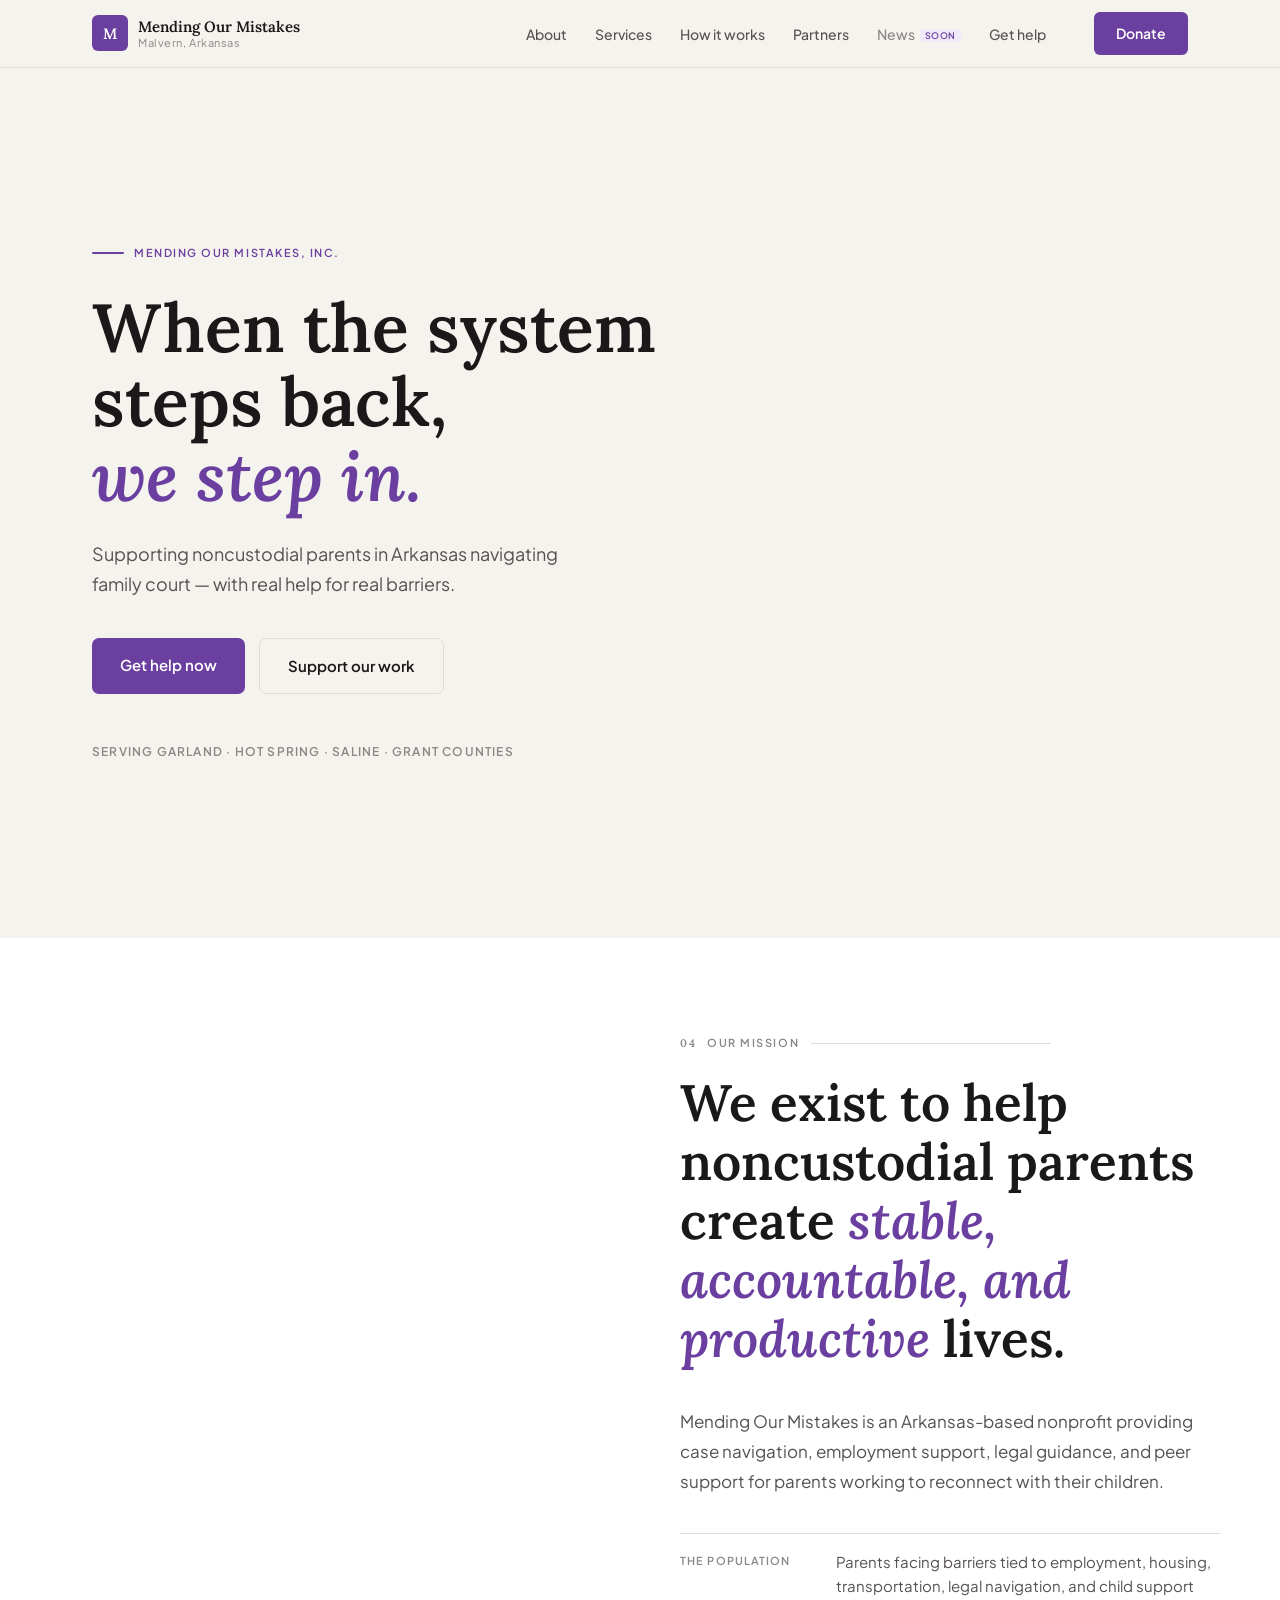
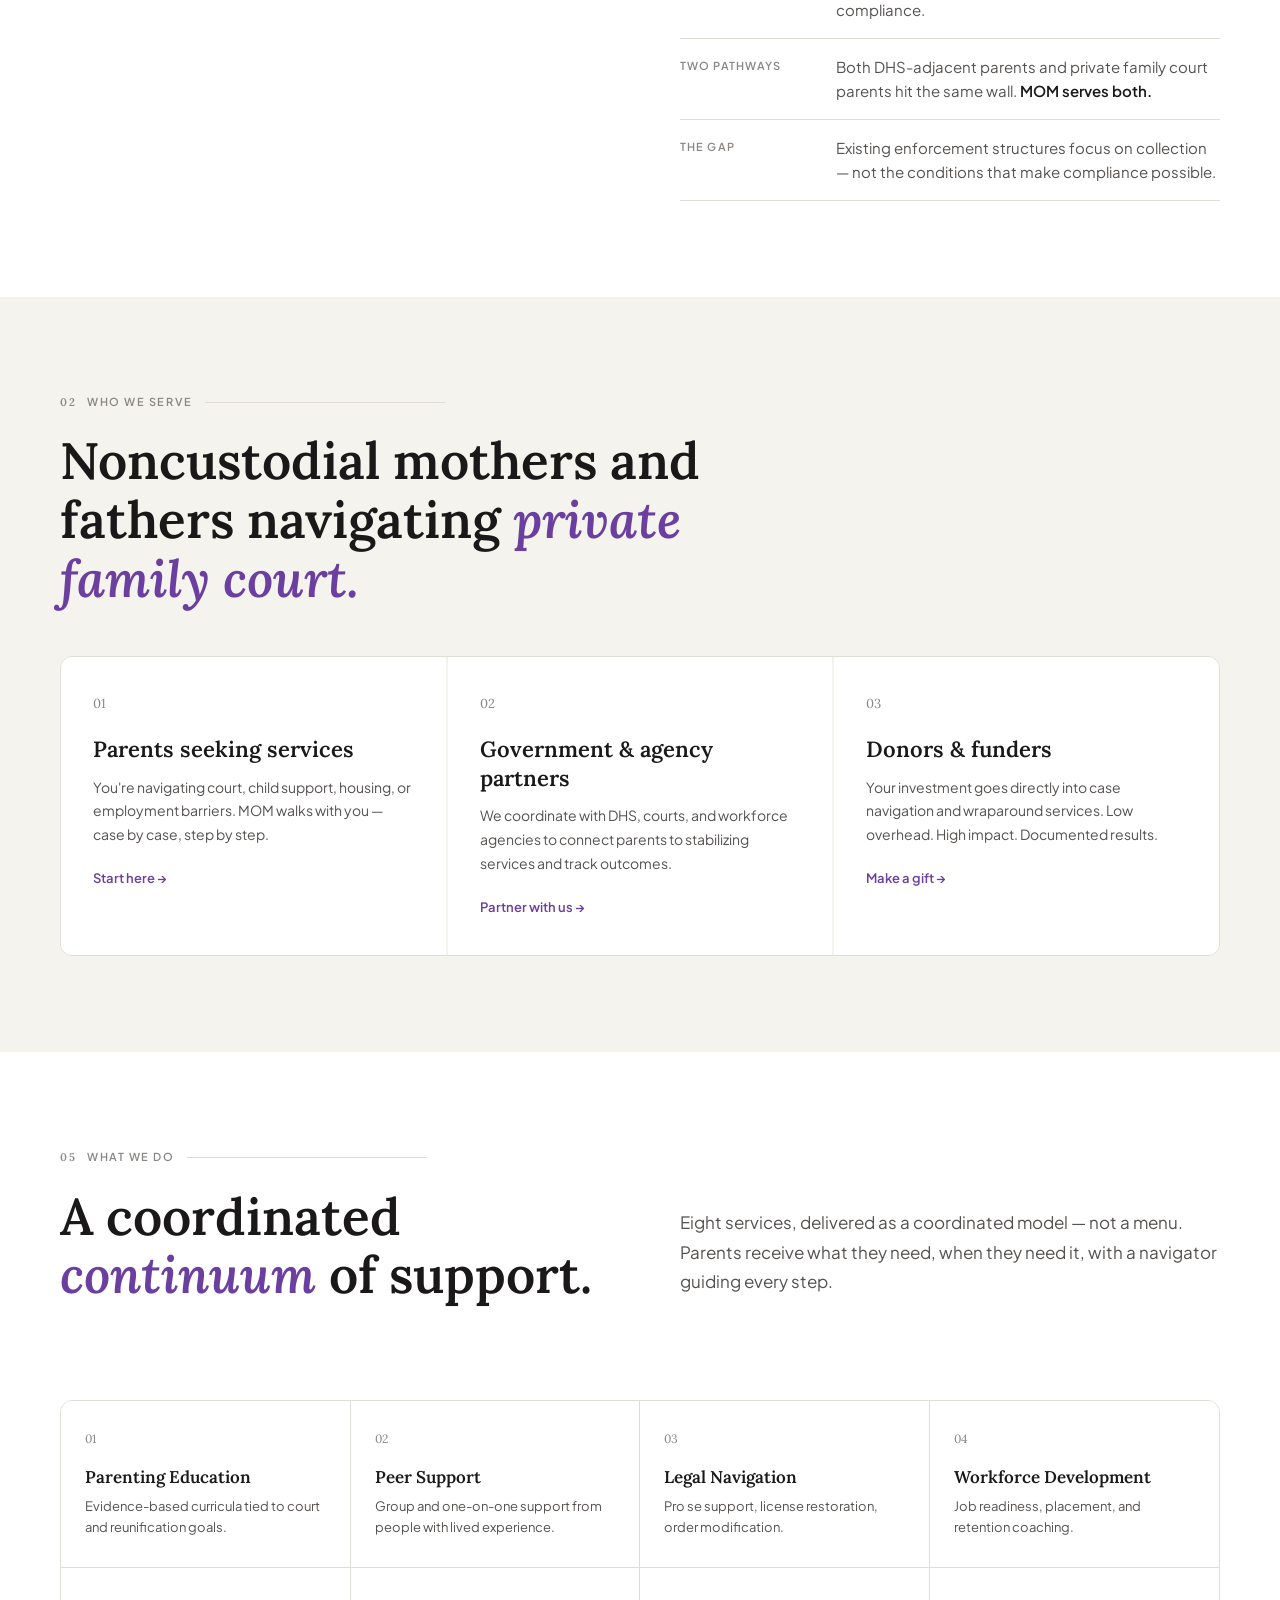
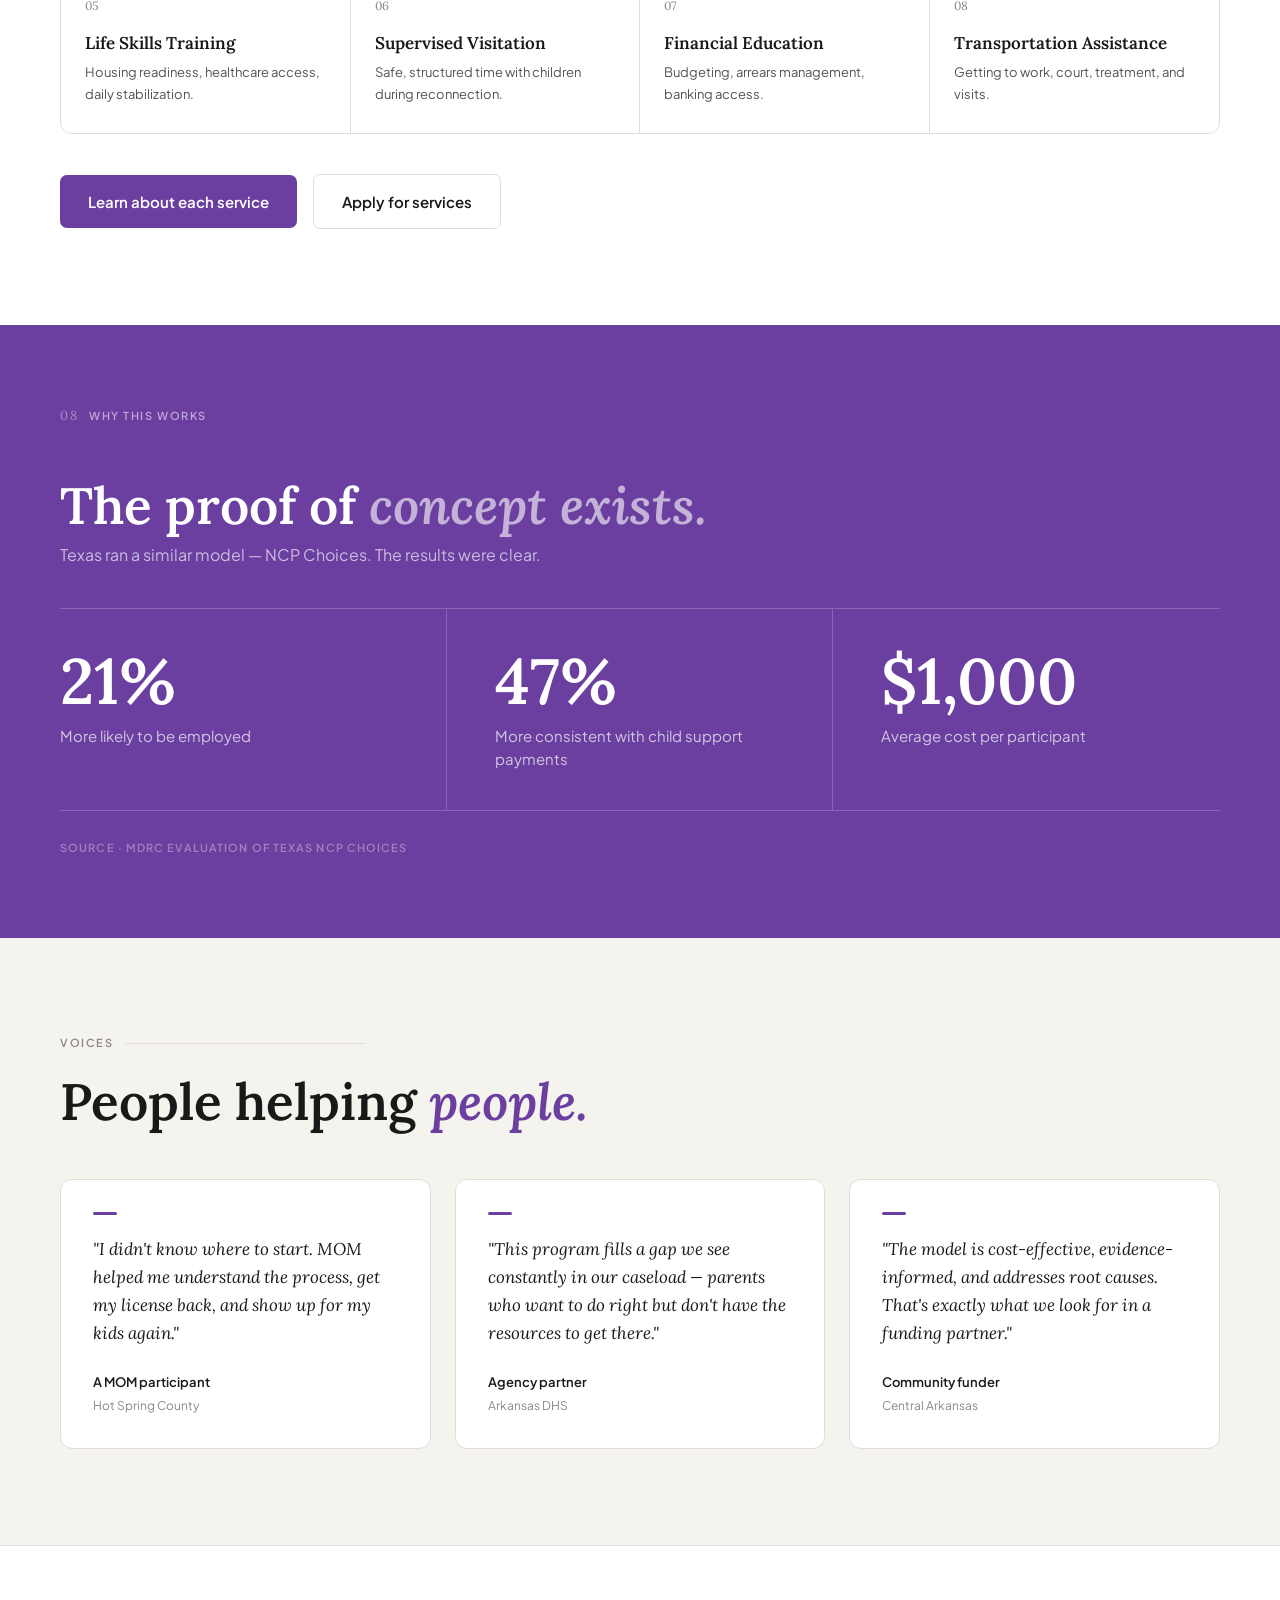
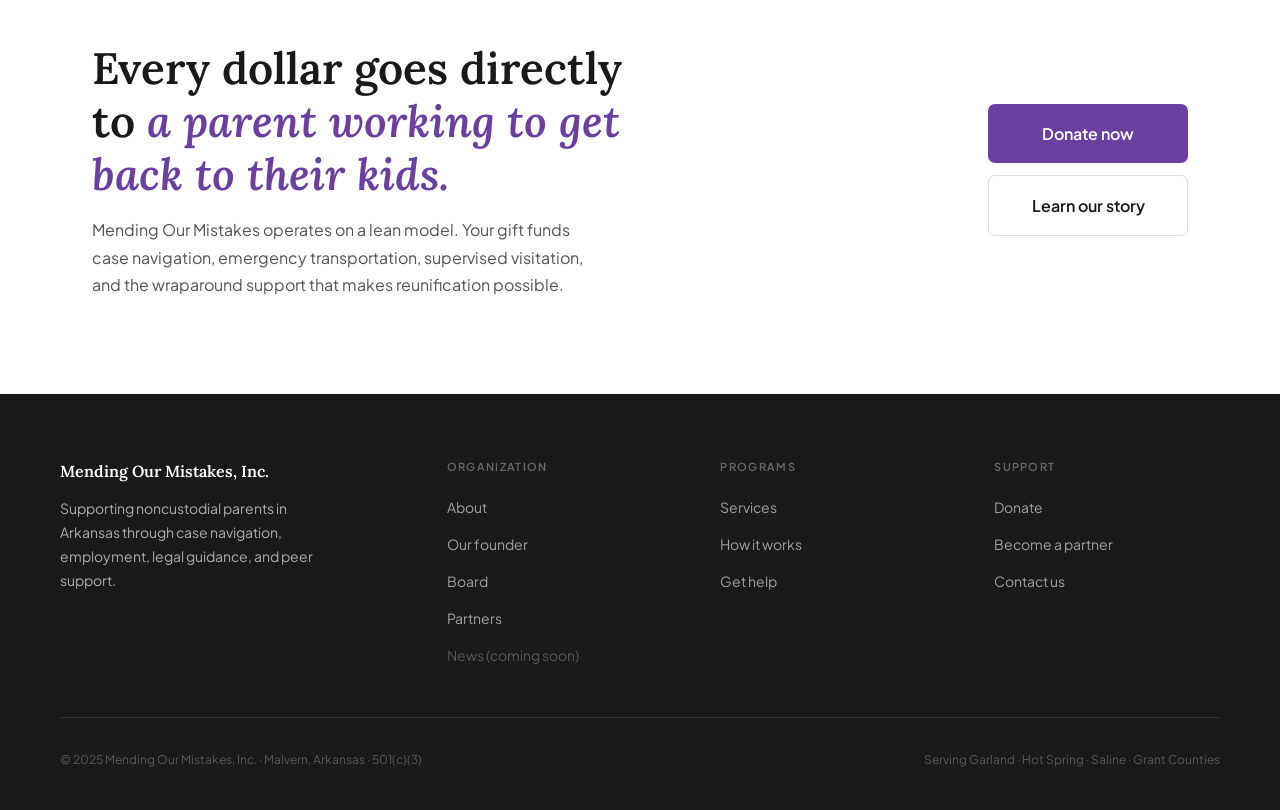
==== index.html @ 34b16a92 "Update index.html updating mobile nav styles and behavior" ====
<!DOCTYPE html>
<html lang="en">
<head>
  <meta charset="UTF-8">
  <meta name="viewport" content="width=device-width, initial-scale=1.0">
  <title>Mending Our Mistakes — Malvern, Arkansas</title>
  <meta name="description" content="Mending Our Mistakes supports noncustodial parents navigating family court in Arkansas with case navigation, employment support, legal guidance, and more.">
  <link rel="preconnect" href="https://fonts.googleapis.com">
  <link rel="preconnect" href="https://fonts.gstatic.com" crossorigin>
  <link href="https://fonts.googleapis.com/css2?family=Lora:ital,wght@0,400;0,600;1,400;1,600&family=Plus+Jakarta+Sans:wght@400;500;600&display=swap" rel="stylesheet">
  <link rel="stylesheet" href="style.css">
</head>
<body>

  <a href="#main-content" class="skip-link">Skip to main content</a>

  <div class="nav-overlay" id="navOverlay" aria-hidden="true"></div>

  <nav aria-label="Main navigation">
    <div class="nav-inner">
      <a href="index.html" class="nav-logo" aria-label="Mending Our Mistakes home">
        <div class="nav-logo-mark"><span>M</span></div>
        <div class="nav-logo-text">
          Mending Our Mistakes
          <small>Malvern, Arkansas</small>
        </div>
      </a>
      <ul class="nav-links" role="list">
        <li><a href="about.html">About</a></li>
        <li><a href="services.html">Services</a></li>
        <li><a href="how-it-works.html">How it works</a></li>
        <li><a href="partners.html">Partners</a></li>
        <li><span class="nav-coming">News</span></li>
        <li><a href="get-help.html">Get help</a></li>
      </ul>
      <a href="donate.html" class="btn-donate">Donate</a>
      <button class="nav-mobile-toggle" aria-label="Open menu" aria-expanded="false">
        <span></span><span></span><span></span>
      </button>
    </div>
  </nav>

  <section class="hero" aria-label="Hero">
    <div class="hero-media" aria-hidden="true">
      <video
        class="hero-video"
        autoplay
        muted
        loop
        playsinline
        poster="https://images.unsplash.com/photo-1591522810850-58128c5fb089?w=1600&q=80&auto=format&fit=crop"
      >
        <!-- Replace this source with your broll video file, e.g. video/hero.mp4 -->
        <!-- <source src="video/hero.mp4" type="video/mp4"> -->
      </video>
      <img
        class="hero-fallback"
        src="[data-uri]"
        alt=""
        aria-hidden="true"
      >
    </div>
    <div class="hero-overlay"></div>
    <div class="hero-inner">
      <div class="hero-eyebrow">
        <div class="hero-eyebrow-line"></div>
        <span>Mending Our Mistakes, Inc.</span>
      </div>
      <h1>When the system<br>steps back,<br><em>we step in.</em></h1>
      <p class="hero-sub">Supporting noncustodial parents in Arkansas navigating family court &mdash; with real help for real barriers.</p>
      <div class="hero-ctas">
        <a href="get-help.html" class="btn-primary">Get help now</a>
        <a href="donate.html" class="btn-outline">Support our work</a>
      </div>
      <p class="hero-location">Serving Garland &middot; Hot Spring &middot; Saline &middot; Grant Counties</p>
    </div>
    <button
      class="hero-video-toggle"
      id="videoToggle"
      aria-label="Pause background video"
      aria-pressed="false"
      title="Pause background video"
    >
      <svg class="icon-pause" width="14" height="14" viewBox="0 0 16 16" fill="currentColor" aria-hidden="true" focusable="false">
        <rect x="3" y="2" width="4" height="12" rx="1"/>
        <rect x="9" y="2" width="4" height="12" rx="1"/>
      </svg>
      <svg class="icon-play" width="14" height="14" viewBox="0 0 16 16" fill="currentColor" aria-hidden="true" focusable="false" style="display:none">
        <path d="M4 2.5a1 1 0 0 1 1.5-.87l8 5.5a1 1 0 0 1 0 1.74l-8 5.5A1 1 0 0 1 4 13.5v-11z"/>
      </svg>
    </button>
  </section>

  <section class="mission" id="main-content" aria-labelledby="mission-heading">
    <div class="section-inner">
      <div class="mission-layout">
        <div class="mission-image">
          <img
            src="[data-uri]"
            alt=""
            loading="lazy"
          >
        </div>
        <div class="mission-text">
          <div class="section-label">
            <span><span class="section-num">04</span>&nbsp;&nbsp;Our mission</span>
          </div>
          <h2 class="display" id="mission-heading">We exist to help noncustodial parents create <em>stable, accountable, and productive</em> lives.</h2>
          <p>Mending Our Mistakes is an Arkansas-based nonprofit providing case navigation, employment support, legal guidance, and peer support for parents working to reconnect with their children.</p>
          <dl class="mission-detail-list">
            <div class="mission-detail-item">
              <dt>The population</dt>
              <dd>Parents facing barriers tied to employment, housing, transportation, legal navigation, and child support compliance.</dd>
            </div>
            <div class="mission-detail-item">
              <dt>Two pathways</dt>
              <dd>Both DHS-adjacent parents and private family court parents hit the same wall. <strong>MOM serves both.</strong></dd>
            </div>
            <div class="mission-detail-item">
              <dt>The gap</dt>
              <dd>Existing enforcement structures focus on collection — not the conditions that make compliance possible.</dd>
            </div>
          </dl>
        </div>
      </div>
    </div>
  </section>

  <section class="serve" aria-labelledby="serve-heading">
    <div class="section-inner">
      <div class="section-label">
        <span><span class="section-num">02</span>&nbsp;&nbsp;Who we serve</span>
      </div>
      <h2 class="display" id="serve-heading">Noncustodial mothers and fathers navigating <em>private family court.</em></h2>
      <div class="serve-grid">
        <div class="serve-card">
          <div class="serve-card-num">01</div>
          <h3>Parents seeking services</h3>
          <p>You're navigating court, child support, housing, or employment barriers. MOM walks with you — case by case, step by step.</p>
          <a href="get-help.html" class="serve-link">Start here &rarr;</a>
        </div>
        <div class="serve-card">
          <div class="serve-card-num">02</div>
          <h3>Government &amp; agency partners</h3>
          <p>We coordinate with DHS, courts, and workforce agencies to connect parents to stabilizing services and track outcomes.</p>
          <a href="partners.html" class="serve-link">Partner with us &rarr;</a>
        </div>
        <div class="serve-card">
          <div class="serve-card-num">03</div>
          <h3>Donors &amp; funders</h3>
          <p>Your investment goes directly into case navigation and wraparound services. Low overhead. High impact. Documented results.</p>
          <a href="donate.html" class="serve-link">Make a gift &rarr;</a>
        </div>
      </div>
    </div>
  </section>

  <section class="services" aria-labelledby="services-heading">
    <div class="section-inner">
      <div class="services-intro">
        <div>
          <div class="section-label">
            <span><span class="section-num">05</span>&nbsp;&nbsp;What we do</span>
          </div>
          <h2 class="display" id="services-heading">A coordinated <em>continuum</em> of support.</h2>
        </div>
        <p class="services-desc">Eight services, delivered as a coordinated model — not a menu. Parents receive what they need, when they need it, with a navigator guiding every step.</p>
      </div>
      <div class="services-grid">
        <div class="service-card">
          <div class="service-num">01</div>
          <h3>Parenting Education</h3>
          <p>Evidence-based curricula tied to court and reunification goals.</p>
        </div>
        <div class="service-card">
          <div class="service-num">02</div>
          <h3>Peer Support</h3>
          <p>Group and one-on-one support from people with lived experience.</p>
        </div>
        <div class="service-card">
          <div class="service-num">03</div>
          <h3>Legal Navigation</h3>
          <p>Pro se support, license restoration, order modification.</p>
        </div>
        <div class="service-card">
          <div class="service-num">04</div>
          <h3>Workforce Development</h3>
          <p>Job readiness, placement, and retention coaching.</p>
        </div>
        <div class="service-card">
          <div class="service-num">05</div>
          <h3>Life Skills Training</h3>
          <p>Housing readiness, healthcare access, daily stabilization.</p>
        </div>
        <div class="service-card">
          <div class="service-num">06</div>
          <h3>Supervised Visitation</h3>
          <p>Safe, structured time with children during reconnection.</p>
        </div>
        <div class="service-card">
          <div class="service-num">07</div>
          <h3>Financial Education</h3>
          <p>Budgeting, arrears management, banking access.</p>
        </div>
        <div class="service-card">
          <div class="service-num">08</div>
          <h3>Transportation Assistance</h3>
          <p>Getting to work, court, treatment, and visits.</p>
        </div>
      </div>
      <div class="services-cta">
        <a href="services.html" class="btn-primary">Learn about each service</a>
        <a href="get-help.html" class="btn-outline">Apply for services</a>
      </div>
    </div>
  </section>

  <section class="stats" aria-labelledby="stats-heading">
    <div class="stats-inner">
      <p class="stats-eyebrow"><span class="section-num" style="color:rgba(255,255,255,0.4);">08</span>&nbsp;&nbsp;Why this works</p>
      <h2 class="display" id="stats-heading" style="color:#fff; margin-bottom:8px;">The proof of <em style="color:rgba(255,255,255,0.6); font-style:italic;">concept exists.</em></h2>
      <p style="color:rgba(255,255,255,0.65); font-size:16px; line-height:1.6;">Texas ran a similar model — NCP Choices. The results were clear.</p>
      <div class="stats-grid">
        <div class="stat-item">
          <div class="num">21%</div>
          <div class="label">More likely to be employed</div>
        </div>
        <div class="stat-item">
          <div class="num">47%</div>
          <div class="label">More consistent with child support payments</div>
        </div>
        <div class="stat-item">
          <div class="num">$1,000</div>
          <div class="label">Average cost per participant</div>
        </div>
      </div>
      <p class="stats-source">Source &middot; MDRC Evaluation of Texas NCP Choices</p>
    </div>
  </section>

  <section class="testimonials" aria-labelledby="testimonials-heading">
    <div class="section-inner">
      <div class="section-label">
        <span>Voices</span>
      </div>
      <h2 class="display" id="testimonials-heading">People helping <em>people.</em></h2>
      <div class="testimonials-grid">
        <div class="testimonial-card">
          <div class="testimonial-mark"></div>
          <p class="testimonial-quote">"I didn't know where to start. MOM helped me understand the process, get my license back, and show up for my kids again."</p>
          <div class="testimonial-name">A MOM participant</div>
          <div class="testimonial-detail">Hot Spring County</div>
        </div>
        <div class="testimonial-card">
          <div class="testimonial-mark"></div>
          <p class="testimonial-quote">"This program fills a gap we see constantly in our caseload — parents who want to do right but don't have the resources to get there."</p>
          <div class="testimonial-name">Agency partner</div>
          <div class="testimonial-detail">Arkansas DHS</div>
        </div>
        <div class="testimonial-card">
          <div class="testimonial-mark"></div>
          <p class="testimonial-quote">"The model is cost-effective, evidence-informed, and addresses root causes. That's exactly what we look for in a funding partner."</p>
          <div class="testimonial-name">Community funder</div>
          <div class="testimonial-detail">Central Arkansas</div>
        </div>
      </div>
    </div>
  </section>

  <div class="donate-cta" role="region" aria-label="Donate">
    <div class="donate-cta-inner">
      <div>
        <h2>Every dollar goes directly to <em>a parent working to get back to their kids.</em></h2>
        <p>Mending Our Mistakes operates on a lean model. Your gift funds case navigation, emergency transportation, supervised visitation, and the wraparound support that makes reunification possible.</p>
      </div>
      <div class="donate-cta-actions">
        <a href="donate.html" class="btn-primary btn-large">Donate now</a>
        <a href="about.html" class="btn-outline btn-large">Learn our story</a>
      </div>
    </div>
  </div>

  <footer>
    <div class="footer-inner">
      <div class="footer-top">
        <div class="footer-brand">
          <div class="footer-logo-text">Mending Our Mistakes, Inc.</div>
          <p>Supporting noncustodial parents in Arkansas through case navigation, employment, legal guidance, and peer support.</p>
        </div>
        <div class="footer-col">
          <h4>Organization</h4>
          <ul>
            <li><a href="about.html">About</a></li>
            <li><a href="about.html#rachel">Our founder</a></li>
            <li><a href="about.html#board">Board</a></li>
            <li><a href="partners.html">Partners</a></li>
            <li><span class="coming">News (coming soon)</span></li>
          </ul>
        </div>
        <div class="footer-col">
          <h4>Programs</h4>
          <ul>
            <li><a href="services.html">Services</a></li>
            <li><a href="how-it-works.html">How it works</a></li>
            <li><a href="get-help.html">Get help</a></li>
          </ul>
        </div>
        <div class="footer-col">
          <h4>Support</h4>
          <ul>
            <li><a href="donate.html">Donate</a></li>
            <li><a href="partners.html">Become a partner</a></li>
            <li><a href="mailto:info@mendingourmistakes.org">Contact us</a></li>
          </ul>
        </div>
      </div>
      <div class="footer-bottom">
        <span>&copy; 2025 Mending Our Mistakes, Inc. &middot; Malvern, Arkansas &middot; 501(c)(3)</span>
        <span>Serving Garland &middot; Hot Spring &middot; Saline &middot; Grant Counties</span>
      </div>
    </div>
  </footer>

  <script src="nav.js"></script>
  <script src="home.js"></script>
  <script>
    // Mobile nav toggle with overlay
    const navToggle = document.querySelector('.nav-mobile-toggle');
    const navLinks = document.querySelector('.nav-links');
    const navOverlay = document.getElementById('navOverlay');

    function openNav() {
      navLinks.classList.add('mobile-open');
      navOverlay.style.display = 'block';
      requestAnimationFrame(() => navOverlay.classList.add('open'));
      navToggle.setAttribute('aria-expanded', 'true');
      navToggle.setAttribute('aria-label', 'Close menu');
      document.body.style.overflow = 'hidden';
    }

    function closeNav() {
      navLinks.classList.remove('mobile-open');
      navOverlay.classList.remove('open');
      navOverlay.addEventListener('transitionend', () => {
        navOverlay.style.display = 'none';
      }, { once: true });
      navToggle.setAttribute('aria-expanded', 'false');
      navToggle.setAttribute('aria-label', 'Open menu');
      document.body.style.overflow = '';
    }

    navToggle.addEventListener('click', () => {
      navLinks.classList.contains('mobile-open') ? closeNav() : openNav();
    });

    navOverlay.addEventListener('click', closeNav);

    document.addEventListener('keydown', (e) => {
      if (e.key === 'Escape' && navLinks.classList.contains('mobile-open')) closeNav();
    });

    // Hero video: respect prefers-reduced-motion, wire up toggle button
    const video = document.querySelector('.hero-video');
    const videoBtn = document.getElementById('videoToggle');
    const iconPause = videoBtn && videoBtn.querySelector('.icon-pause');
    const iconPlay = videoBtn && videoBtn.querySelector('.icon-play');
    const prefersReduced = window.matchMedia('(prefers-reduced-motion: reduce)').matches;

    if (video) {
      if (prefersReduced) {
        // Reduced motion: pause immediately, show fallback, hide button
        video.pause();
        video.style.display = 'none';
        if (videoBtn) videoBtn.style.display = 'none';
      } else {
        // Has a source: try to play; if no source loaded, hide video and show fallback only
        if (!video.querySelector('source')) {
          video.style.display = 'none';
          if (videoBtn) videoBtn.style.display = 'none';
        }
      }

      if (videoBtn && !prefersReduced) {
        videoBtn.addEventListener('click', () => {
          const paused = video.paused;
          if (paused) {
            video.play();
            videoBtn.setAttribute('aria-label', 'Pause background video');
            videoBtn.setAttribute('aria-pressed', 'false');
            iconPause.style.display = '';
            iconPlay.style.display = 'none';
          } else {
            video.pause();
            videoBtn.setAttribute('aria-label', 'Play background video');
            videoBtn.setAttribute('aria-pressed', 'true');
            iconPause.style.display = 'none';
            iconPlay.style.display = '';
          }
        });
      }
    }
  </script>
</body>
</html>
---- style.css ----
/* ─── ACCESSIBILITY FOUNDATIONS ───────────────────────── */

/* Skip to main content — visible on focus, hidden otherwise */
.skip-link {
  position: absolute;
  top: -100%;
  left: 16px;
  z-index: 9999;
  background: #6b3fa0;
  color: #fff;
  font-family: 'Plus Jakarta Sans', system-ui, sans-serif;
  font-size: 14px;
  font-weight: 600;
  padding: 10px 20px;
  border-radius: 0 0 6px 6px;
  text-decoration: none;
  transition: top 0.15s;
}

.skip-link:focus {
  top: 0;
}

/* Global focus ring — visible, on-brand, never removed */
:focus-visible {
  outline: 3px solid #6b3fa0;
  outline-offset: 3px;
  border-radius: 3px;
}

:focus:not(:focus-visible) {
  outline: none;
}

/* Reduced motion: disable transitions and animations */
@media (prefers-reduced-motion: reduce) {
  *, *::before, *::after {
    animation-duration: 0.01ms !important;
    animation-iteration-count: 1 !important;
    transition-duration: 0.01ms !important;
    scroll-behavior: auto !important;
  }
}

*, *::before, *::after { box-sizing: border-box; margin: 0; padding: 0; }

:root {
  --purple: #6b3fa0;
  --purple-dark: #4e2d78;
  --purple-light: #f0eaf8;
  --bg: #F5F3EE;
  --bg-white: #ffffff;
  --text: #1a1818;
  --text-mid: #555250;
  --text-muted: #8a8784;
  --border: #e0ddd6;
  --font-serif: 'Lora', Georgia, serif;
  --font-sans: 'Plus Jakarta Sans', system-ui, sans-serif;
  --max: 1160px;
  --nav-h: 68px;
}

html { scroll-behavior: smooth; }

body {
  font-family: var(--font-sans);
  background: var(--bg);
  color: var(--text);
  font-size: 16px;
  line-height: 1.7;
  -webkit-font-smoothing: antialiased;
}

/* ─── NAV ─────────────────────────────────────────────── */

nav {
  position: sticky;
  top: 0;
  z-index: 100;
  height: var(--nav-h);
  background: rgba(245, 243, 238, 0.96);
  backdrop-filter: blur(8px);
  border-bottom: 0.5px solid var(--border);
  display: flex;
  align-items: center;
}

.nav-inner {
  max-width: var(--max);
  margin: 0 auto;
  padding: 0 32px;
  width: 100%;
  display: flex;
  align-items: center;
  gap: 40px;
}

.nav-logo {
  display: flex;
  align-items: center;
  gap: 10px;
  text-decoration: none;
  flex-shrink: 0;
}

.nav-logo-mark {
  width: 36px;
  height: 36px;
  background: var(--purple);
  border-radius: 6px;
  display: flex;
  align-items: center;
  justify-content: center;
}

.nav-logo-mark span {
  font-family: var(--font-serif);
  font-weight: 600;
  color: #fff;
  font-size: 15px;
}

.nav-logo-text {
  font-family: var(--font-serif);
  font-weight: 600;
  font-size: 15px;
  color: var(--text);
  line-height: 1.2;
}

.nav-logo-text small {
  display: block;
  font-family: var(--font-sans);
  font-weight: 400;
  font-size: 11px;
  color: var(--text-muted);
  letter-spacing: 0.05em;
}

.nav-links {
  display: flex;
  align-items: center;
  gap: 28px;
  list-style: none;
  margin-left: auto;
}

.nav-links a {
  font-size: 14px;
  font-weight: 500;
  color: var(--text-mid);
  text-decoration: none;
  transition: color 0.15s;
}

.nav-links a:hover { color: var(--text); }

.nav-coming {
  font-size: 14px;
  font-weight: 500;
  color: var(--text-muted);
  cursor: default;
}

.nav-coming::after {
  content: 'soon';
  font-size: 9px;
  font-weight: 600;
  letter-spacing: 0.06em;
  text-transform: uppercase;
  color: var(--purple);
  background: var(--purple-light);
  padding: 1px 5px;
  border-radius: 4px;
  margin-left: 5px;
  vertical-align: middle;
}

.btn-donate {
  background: var(--purple);
  color: #fff;
  font-family: var(--font-sans);
  font-size: 14px;
  font-weight: 600;
  padding: 10px 22px;
  border-radius: 6px;
  border: none;
  cursor: pointer;
  text-decoration: none;
  transition: background 0.15s;
  white-space: nowrap;
  margin-left: 8px;
}

.btn-donate:hover { background: var(--purple-dark); }

.nav-mobile-toggle {
  display: none;
  background: none;
  border: none;
  cursor: pointer;
  padding: 4px;
  margin-left: auto;
  flex-direction: column;
  gap: 5px;
}

.nav-mobile-toggle span {
  display: block;
  width: 22px;
  height: 1.5px;
  background: var(--text);
  border-radius: 2px;
}

/* ─── BUTTONS ─────────────────────────────────────────── */

.btn-primary {
  background: var(--purple);
  color: #fff;
  font-family: var(--font-sans);
  font-size: 15px;
  font-weight: 600;
  padding: 14px 28px;
  border-radius: 7px;
  border: none;
  cursor: pointer;
  text-decoration: none;
  display: inline-block;
  transition: background 0.15s;
}

.btn-primary:hover { background: var(--purple-dark); }

.btn-outline {
  background: transparent;
  color: var(--text);
  font-family: var(--font-sans);
  font-size: 15px;
  font-weight: 600;
  padding: 14px 28px;
  border-radius: 7px;
  border: 1.5px solid var(--border);
  cursor: pointer;
  text-decoration: none;
  display: inline-block;
  transition: border-color 0.15s;
}

.btn-outline:hover { border-color: var(--text-mid); }

.btn-large {
  font-size: 16px;
  padding: 16px 36px;
  text-align: center;
}

/* ─── SECTION SHELL ───────────────────────────────────── */

section { padding: 96px 32px; }

.section-inner {
  max-width: var(--max);
  margin: 0 auto;
}

.section-label {
  display: flex;
  align-items: center;
  gap: 12px;
  margin-bottom: 20px;
}

.section-label span {
  font-size: 11px;
  font-weight: 600;
  letter-spacing: 0.14em;
  text-transform: uppercase;
  color: var(--text-muted);
  white-space: nowrap;
}

.section-label::after {
  content: '';
  flex: 1;
  height: 0.5px;
  background: var(--border);
  max-width: 240px;
}

.section-num {
  font-family: var(--font-serif);
  font-size: 13px;
  font-weight: 400;
  color: var(--text-muted);
  margin-right: 4px;
}

h2.display {
  font-family: var(--font-serif);
  font-size: clamp(32px, 4vw, 52px);
  font-weight: 600;
  line-height: 1.15;
  color: var(--text);
  margin-bottom: 40px;
  max-width: 760px;
}

h2.display em {
  font-style: italic;
  color: var(--purple);
}


/* ─── HERO VIDEO ──────────────────────────────────────── */

.hero-media {
  position: absolute;
  inset: 0;
  overflow: hidden;
}

.hero-video {
  position: absolute;
  inset: 0;
  width: 100%;
  height: 100%;
  object-fit: cover;
  object-position: center;
}

.hero-fallback {
  position: absolute;
  inset: 0;
  width: 100%;
  height: 100%;
  object-fit: cover;
  object-position: center;
}

/* When video is present and loaded, it sits on top of fallback */
.hero-video:not([style*="display:none"]) + .hero-fallback {
  z-index: -1;
}

.hero-video-toggle {
  position: absolute;
  bottom: 24px;
  right: 24px;
  z-index: 10;
  width: 36px;
  height: 36px;
  border-radius: 50%;
  border: 1.5px solid rgba(255,255,255,0.5);
  background: rgba(0,0,0,0.35);
  color: #fff;
  cursor: pointer;
  display: flex;
  align-items: center;
  justify-content: center;
  transition: background 0.15s, border-color 0.15s;
  backdrop-filter: blur(4px);
}

.hero-video-toggle:hover {
  background: rgba(0,0,0,0.55);
  border-color: rgba(255,255,255,0.8);
}

.hero-video-toggle:focus-visible {
  outline: 3px solid #fff;
  outline-offset: 3px;
}

/* ─── HERO ────────────────────────────────────────────── */

.hero {
  position: relative;
  min-height: calc(92vh - var(--nav-h));
  display: flex;
  align-items: center;
  overflow: hidden;
}

.hero-overlay {
  position: absolute;
  inset: 0;
  background: linear-gradient(100deg, rgba(245,243,238,0.90) 38%, rgba(245,243,238,0.60) 62%, rgba(245,243,238,0.05) 100%);
}

.hero-inner {
  position: relative;
  max-width: var(--max);
  margin: 0 auto;
  padding: 80px 32px;
  width: 100%;
}

.hero-eyebrow {
  display: flex;
  align-items: center;
  gap: 10px;
  margin-bottom: 28px;
}

.hero-eyebrow-line {
  width: 32px;
  height: 2px;
  background: var(--purple);
  border-radius: 2px;
}

.hero-eyebrow span {
  font-size: 11px;
  font-weight: 600;
  letter-spacing: 0.14em;
  text-transform: uppercase;
  color: var(--purple);
}

.hero h1 {
  font-family: var(--font-serif);
  font-size: clamp(40px, 5.5vw, 68px);
  font-weight: 600;
  line-height: 1.1;
  color: var(--text);
  max-width: 640px;
  margin-bottom: 24px;
}

.hero h1 em {
  font-style: italic;
  color: var(--purple);
}

.hero-sub {
  font-size: 18px;
  color: var(--text-mid);
  max-width: 480px;
  line-height: 1.65;
  margin-bottom: 40px;
}

.hero-ctas {
  display: flex;
  gap: 14px;
  flex-wrap: wrap;
}

.hero-location {
  margin-top: 48px;
  font-size: 12px;
  font-weight: 600;
  letter-spacing: 0.1em;
  text-transform: uppercase;
  color: var(--text-muted);
}

/* ─── MISSION ─────────────────────────────────────────── */

.mission { background: var(--bg-white); }

.mission-layout {
  display: grid;
  grid-template-columns: 1fr 1fr;
  gap: 80px;
  align-items: center;
}

.mission-image {
  border-radius: 12px;
  overflow: hidden;
  aspect-ratio: 4/5;
}

.mission-image img {
  width: 100%;
  height: 100%;
  object-fit: cover;
  display: block;
}

.mission-text p {
  font-size: 17px;
  color: var(--text-mid);
  line-height: 1.75;
  margin-bottom: 20px;
}

.mission-detail-list {
  margin-top: 36px;
  border-top: 0.5px solid var(--border);
}

.mission-detail-item {
  display: grid;
  grid-template-columns: 140px 1fr;
  gap: 16px;
  padding: 16px 0;
  border-bottom: 0.5px solid var(--border);
}

.mission-detail-item dt {
  font-size: 11px;
  font-weight: 600;
  letter-spacing: 0.1em;
  text-transform: uppercase;
  color: var(--text-muted);
  padding-top: 2px;
}

.mission-detail-item dd {
  font-size: 15px;
  color: var(--text-mid);
  line-height: 1.6;
}

.mission-detail-item dd strong {
  color: var(--text);
  font-weight: 600;
}

/* ─── WHO WE SERVE ────────────────────────────────────── */

.serve { background: var(--bg); }

.serve-grid {
  display: grid;
  grid-template-columns: repeat(3, 1fr);
  gap: 2px;
  margin-top: 48px;
  border: 0.5px solid var(--border);
  border-radius: 12px;
  overflow: hidden;
}

.serve-card {
  background: var(--bg-white);
  padding: 36px 32px;
}

.serve-card-num {
  font-family: var(--font-serif);
  font-size: 13px;
  color: var(--text-muted);
  margin-bottom: 20px;
}

.serve-card h3 {
  font-family: var(--font-serif);
  font-size: 22px;
  font-weight: 600;
  color: var(--text);
  margin-bottom: 12px;
  line-height: 1.3;
}

.serve-card p {
  font-size: 14px;
  color: var(--text-mid);
  line-height: 1.7;
}

.serve-link {
  display: inline-block;
  margin-top: 20px;
  font-size: 13px;
  font-weight: 600;
  color: var(--purple);
  text-decoration: none;
  border-bottom: 1px solid transparent;
  transition: border-color 0.15s;
}

.serve-link:hover { border-color: var(--purple); }

/* ─── SERVICES ────────────────────────────────────────── */

.services { background: var(--bg-white); }

.services-intro {
  display: grid;
  grid-template-columns: 1fr 1fr;
  gap: 80px;
  align-items: start;
  margin-bottom: 56px;
}

.services-desc {
  font-size: 17px;
  color: var(--text-mid);
  line-height: 1.75;
  padding-top: 60px;
}

.services-grid {
  display: grid;
  grid-template-columns: repeat(4, 1fr);
  border: 0.5px solid var(--border);
  border-radius: 12px;
  overflow: hidden;
}

.service-card {
  padding: 28px 24px;
  border-right: 0.5px solid var(--border);
  border-bottom: 0.5px solid var(--border);
  background: var(--bg-white);
  transition: background 0.15s;
}

.service-card:hover { background: var(--purple-light); }
.service-card:nth-child(4n) { border-right: none; }
.service-card:nth-child(n+5) { border-bottom: none; }

.service-num {
  font-family: var(--font-serif);
  font-size: 12px;
  color: var(--text-muted);
  margin-bottom: 16px;
}

.service-card h3 {
  font-family: var(--font-serif);
  font-size: 17px;
  font-weight: 600;
  color: var(--text);
  margin-bottom: 8px;
  line-height: 1.3;
}

.service-card p {
  font-size: 13px;
  color: var(--text-mid);
  line-height: 1.65;
}

.services-cta {
  margin-top: 40px;
  display: flex;
  align-items: center;
  gap: 16px;
}

/* ─── STATS ───────────────────────────────────────────── */

.stats {
  background: var(--purple);
  padding: 80px 32px;
}

.stats-inner {
  max-width: var(--max);
  margin: 0 auto;
}

.stats-eyebrow {
  font-size: 11px;
  font-weight: 600;
  letter-spacing: 0.14em;
  text-transform: uppercase;
  color: rgba(255,255,255,0.55);
  margin-bottom: 48px;
}

.stats-grid {
  display: grid;
  grid-template-columns: repeat(3, 1fr);
  border-top: 0.5px solid rgba(255,255,255,0.2);
  margin-top: 40px;
}

.stat-item {
  padding: 40px 48px 40px 0;
  border-bottom: 0.5px solid rgba(255,255,255,0.2);
}

.stat-item:not(:last-child) {
  border-right: 0.5px solid rgba(255,255,255,0.2);
  padding-right: 48px;
}

.stat-item:not(:first-child) { padding-left: 48px; }

.stat-item .num {
  font-family: var(--font-serif);
  font-size: clamp(44px, 5vw, 64px);
  font-weight: 600;
  color: #fff;
  line-height: 1;
  margin-bottom: 12px;
}

.stat-item .label {
  font-size: 15px;
  color: rgba(255,255,255,0.7);
  line-height: 1.5;
}

.stats-source {
  margin-top: 28px;
  font-size: 11px;
  font-weight: 600;
  letter-spacing: 0.1em;
  text-transform: uppercase;
  color: rgba(255,255,255,0.35);
}

/* ─── TESTIMONIALS ────────────────────────────────────── */

.testimonials { background: var(--bg); }

.testimonials-grid {
  display: grid;
  grid-template-columns: repeat(3, 1fr);
  gap: 24px;
  margin-top: 48px;
}

.testimonial-card {
  background: var(--bg-white);
  border: 0.5px solid var(--border);
  border-radius: 12px;
  padding: 32px;
}

.testimonial-mark {
  width: 24px;
  height: 3px;
  background: var(--purple);
  border-radius: 2px;
  margin-bottom: 20px;
}

.testimonial-quote {
  font-family: var(--font-serif);
  font-size: 17px;
  font-style: italic;
  color: var(--text);
  line-height: 1.65;
  margin-bottom: 24px;
}

.testimonial-name {
  font-size: 13px;
  font-weight: 600;
  color: var(--text);
}

.testimonial-detail {
  font-size: 12px;
  color: var(--text-muted);
  margin-top: 2px;
}

/* ─── DONATE CTA ──────────────────────────────────────── */

.donate-cta {
  background: var(--bg-white);
  border-top: 0.5px solid var(--border);
}

.donate-cta-inner {
  max-width: var(--max);
  margin: 0 auto;
  padding: 96px 32px;
  display: grid;
  grid-template-columns: 1fr auto;
  gap: 80px;
  align-items: center;
}

.donate-cta h2 {
  font-family: var(--font-serif);
  font-size: clamp(28px, 3.5vw, 44px);
  font-weight: 600;
  color: var(--text);
  line-height: 1.2;
  max-width: 560px;
}

.donate-cta h2 em {
  font-style: italic;
  color: var(--purple);
}

.donate-cta p {
  font-size: 16px;
  color: var(--text-mid);
  margin-top: 16px;
  max-width: 500px;
  line-height: 1.7;
}

.donate-cta-actions {
  display: flex;
  flex-direction: column;
  gap: 12px;
  align-items: stretch;
  flex-shrink: 0;
  min-width: 200px;
}

/* ─── FOOTER ──────────────────────────────────────────── */

footer {
  background: var(--text);
  color: rgba(255,255,255,0.65);
  padding: 64px 32px 40px;
}

.footer-inner { max-width: var(--max); margin: 0 auto; }

.footer-top {
  display: grid;
  grid-template-columns: 1.5fr 1fr 1fr 1fr;
  gap: 48px;
  padding-bottom: 48px;
  border-bottom: 0.5px solid rgba(255,255,255,0.1);
  margin-bottom: 32px;
}

.footer-logo-text {
  font-family: var(--font-serif);
  font-size: 16px;
  font-weight: 600;
  color: #fff;
  margin-bottom: 12px;
}

.footer-brand p {
  font-size: 14px;
  line-height: 1.7;
  max-width: 260px;
}

.footer-col h4 {
  font-size: 11px;
  font-weight: 600;
  letter-spacing: 0.12em;
  text-transform: uppercase;
  color: rgba(255,255,255,0.35);
  margin-bottom: 16px;
}

.footer-col ul {
  list-style: none;
  display: flex;
  flex-direction: column;
  gap: 10px;
}

.footer-col a {
  font-size: 14px;
  color: rgba(255,255,255,0.6);
  text-decoration: none;
  transition: color 0.15s;
}

.footer-col a:hover { color: #fff; }

.footer-col .coming {
  font-size: 14px;
  color: rgba(255,255,255,0.28);
}

.footer-bottom {
  display: flex;
  justify-content: space-between;
  align-items: center;
  font-size: 12px;
  color: rgba(255,255,255,0.28);
  flex-wrap: wrap;
  gap: 8px;
}


/* ─── MOBILE NAV OVERLAY ──────────────────────────────── */

.nav-overlay {
  display: none;
  position: fixed;
  inset: 0;
  background: rgba(73, 29, 96, 0.55);
  backdrop-filter: blur(6px);
  -webkit-backdrop-filter: blur(6px);
  z-index: 98;
  opacity: 0;
  transition: opacity 0.25s ease;
}

.nav-overlay.open {
  opacity: 1;
}

.nav-links.mobile-open {
  display: flex !important;
  flex-direction: column;
  position: absolute;
  top: var(--nav-h);
  left: 0;
  right: 0;
  background: var(--bg);
  border-bottom: 0.5px solid var(--border);
  padding: 28px 32px 32px;
  gap: 4px;
  z-index: 99;
}

.nav-links.mobile-open li a,
.nav-links.mobile-open li span {
  font-family: var(--font-serif) !important;
  font-size: 22px !important;
  font-weight: 600 !important;
  font-style: italic;
  color: var(--purple) !important;
  padding: 8px 0;
  display: block;
  border-bottom: 0.5px solid var(--border);
  text-decoration: none;
  transition: opacity 0.15s;
}

.nav-links.mobile-open li:last-child a,
.nav-links.mobile-open li:last-child span {
  border-bottom: none;
}

.nav-links.mobile-open li a:hover {
  opacity: 0.65;
}

.nav-links.mobile-open .nav-coming {
  color: var(--text-muted) !important;
  font-style: italic;
}

.nav-links.mobile-open .nav-coming::after {
  font-size: 10px;
  vertical-align: middle;
}

/* ─── PAGE HEROES (inner pages) ───────────────────────── */

.page-hero {
  padding: 80px 32px 64px;
  background: var(--bg-white);
  border-bottom: 0.5px solid var(--border);
}

.page-hero-inner {
  max-width: var(--max);
  margin: 0 auto;
}

.page-hero h1 {
  font-family: var(--font-serif);
  font-size: clamp(36px, 4.5vw, 58px);
  font-weight: 600;
  line-height: 1.1;
  color: var(--text);
  max-width: 720px;
  margin-bottom: 20px;
}

.page-hero h1 em {
  font-style: italic;
  color: var(--purple);
}

.page-hero p {
  font-size: 18px;
  color: var(--text-mid);
  max-width: 560px;
  line-height: 1.65;
}

/* ─── RESPONSIVE ──────────────────────────────────────── */

@media (max-width: 900px) {
  section { padding: 72px 24px; }
  .nav-links { display: none; }
  .nav-mobile-toggle { display: flex; }
  .btn-donate { display: none; }
  .hero h1 { font-size: 36px; }
  .hero-sub { font-size: 16px; }
  .hero-overlay { background: linear-gradient(180deg, rgba(245,243,238,0.90) 50%, rgba(245,243,238,0.40) 100%); }
  .hero-video-toggle { display: none !important; }
  .mission-layout { grid-template-columns: 1fr; gap: 40px; }
  .mission-image { aspect-ratio: 16/9; }
  .services-intro { grid-template-columns: 1fr; gap: 16px; }
  .services-desc { padding-top: 0; }
  .services-grid { grid-template-columns: repeat(2, 1fr); }
  .service-card:nth-child(4n) { border-right: 0.5px solid var(--border); }
  .service-card:nth-child(2n) { border-right: none; }
  .service-card:nth-child(n+5) { border-bottom: 0.5px solid var(--border); }
  .service-card:nth-child(7), .service-card:nth-child(8) { border-bottom: none; }
  .serve-grid { grid-template-columns: 1fr; }
  .stats-grid { grid-template-columns: 1fr; }
  .stat-item:not(:last-child) { border-right: none; }
  .stat-item, .stat-item:not(:first-child) { padding-left: 0; padding-right: 0; }
  .testimonials-grid { grid-template-columns: 1fr; }
  .donate-cta-inner { grid-template-columns: 1fr; gap: 40px; padding: 64px 24px; }
  .footer-top { grid-template-columns: 1fr 1fr; gap: 32px; }
  .footer-bottom { flex-direction: column; text-align: center; }
  .page-hero { padding: 56px 24px 48px; }
}

@media (max-width: 540px) {
  .services-grid { grid-template-columns: 1fr; }
  .service-card { border-right: none !important; border-bottom: 0.5px solid var(--border) !important; }
  .service-card:last-child { border-bottom: none !important; }
  .footer-top { grid-template-columns: 1fr; }
  .hero-ctas { flex-direction: column; }
  .hero-ctas a { text-align: center; }
}
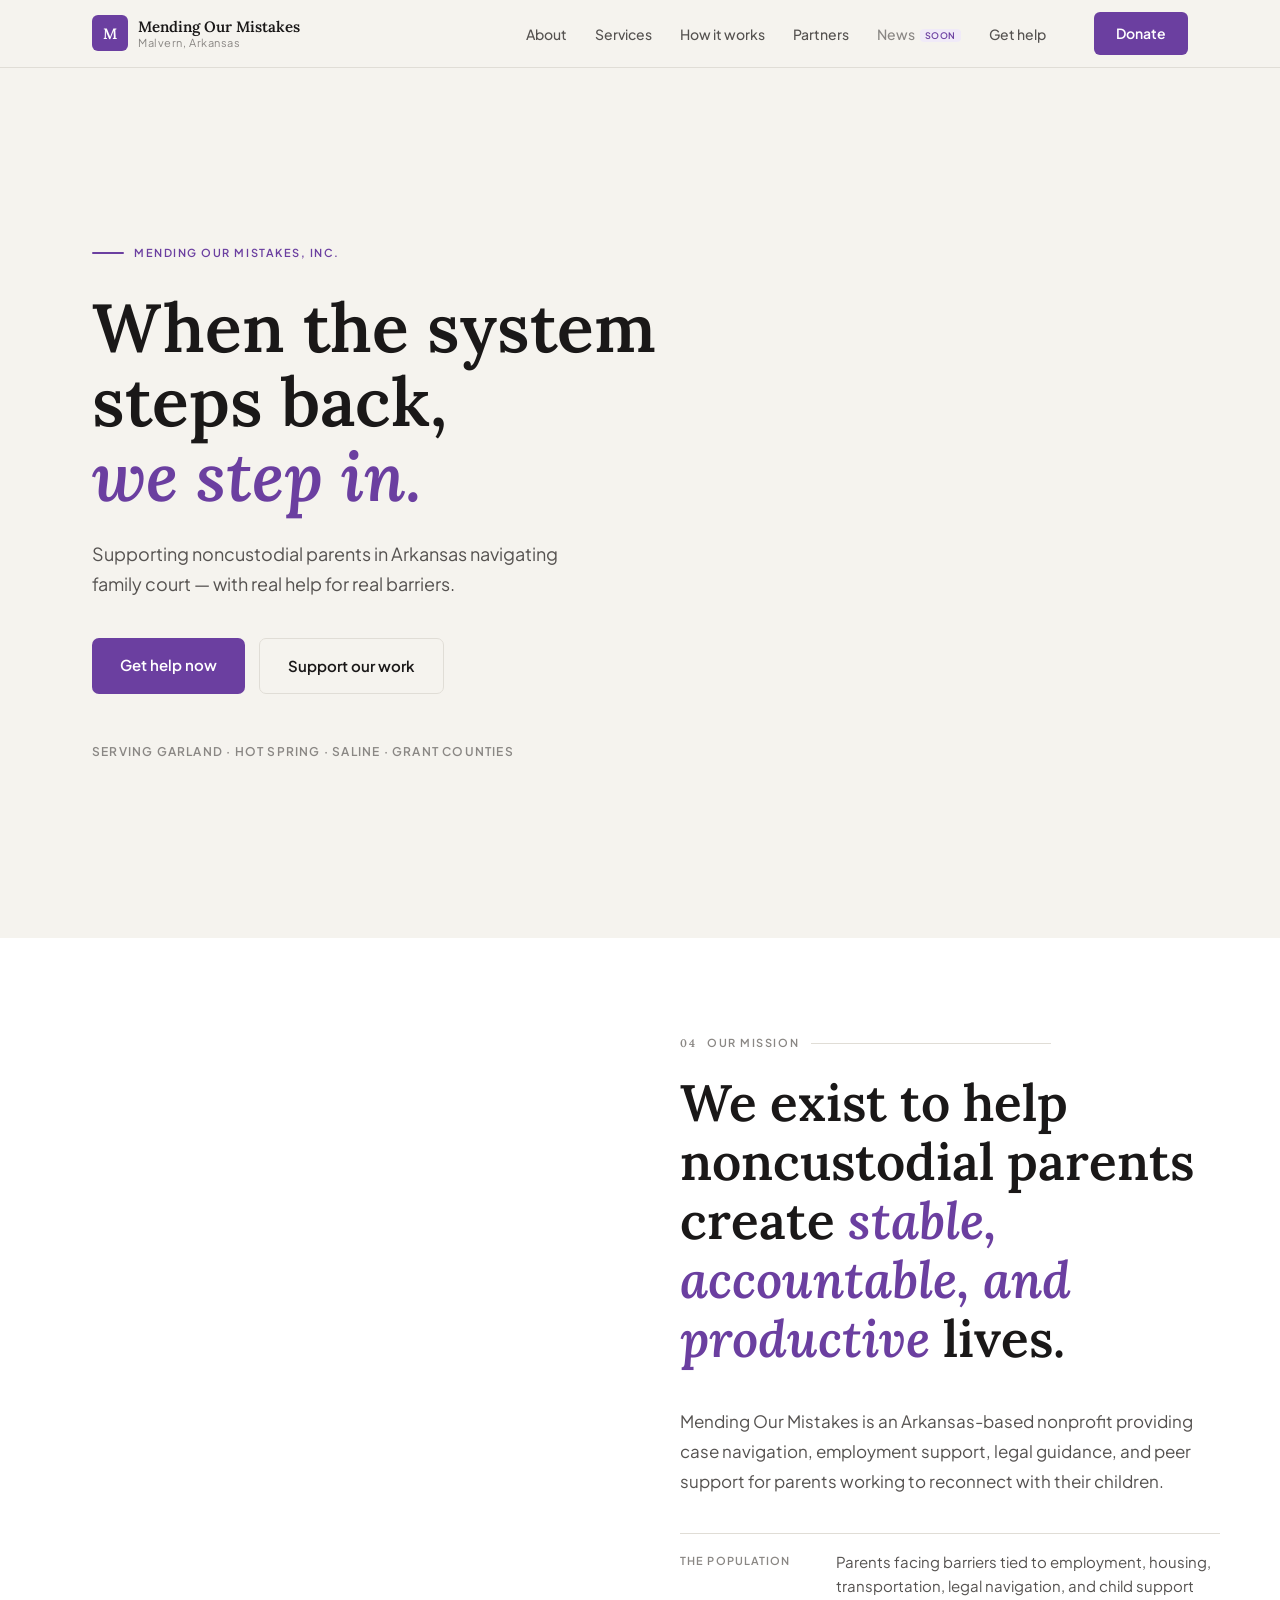
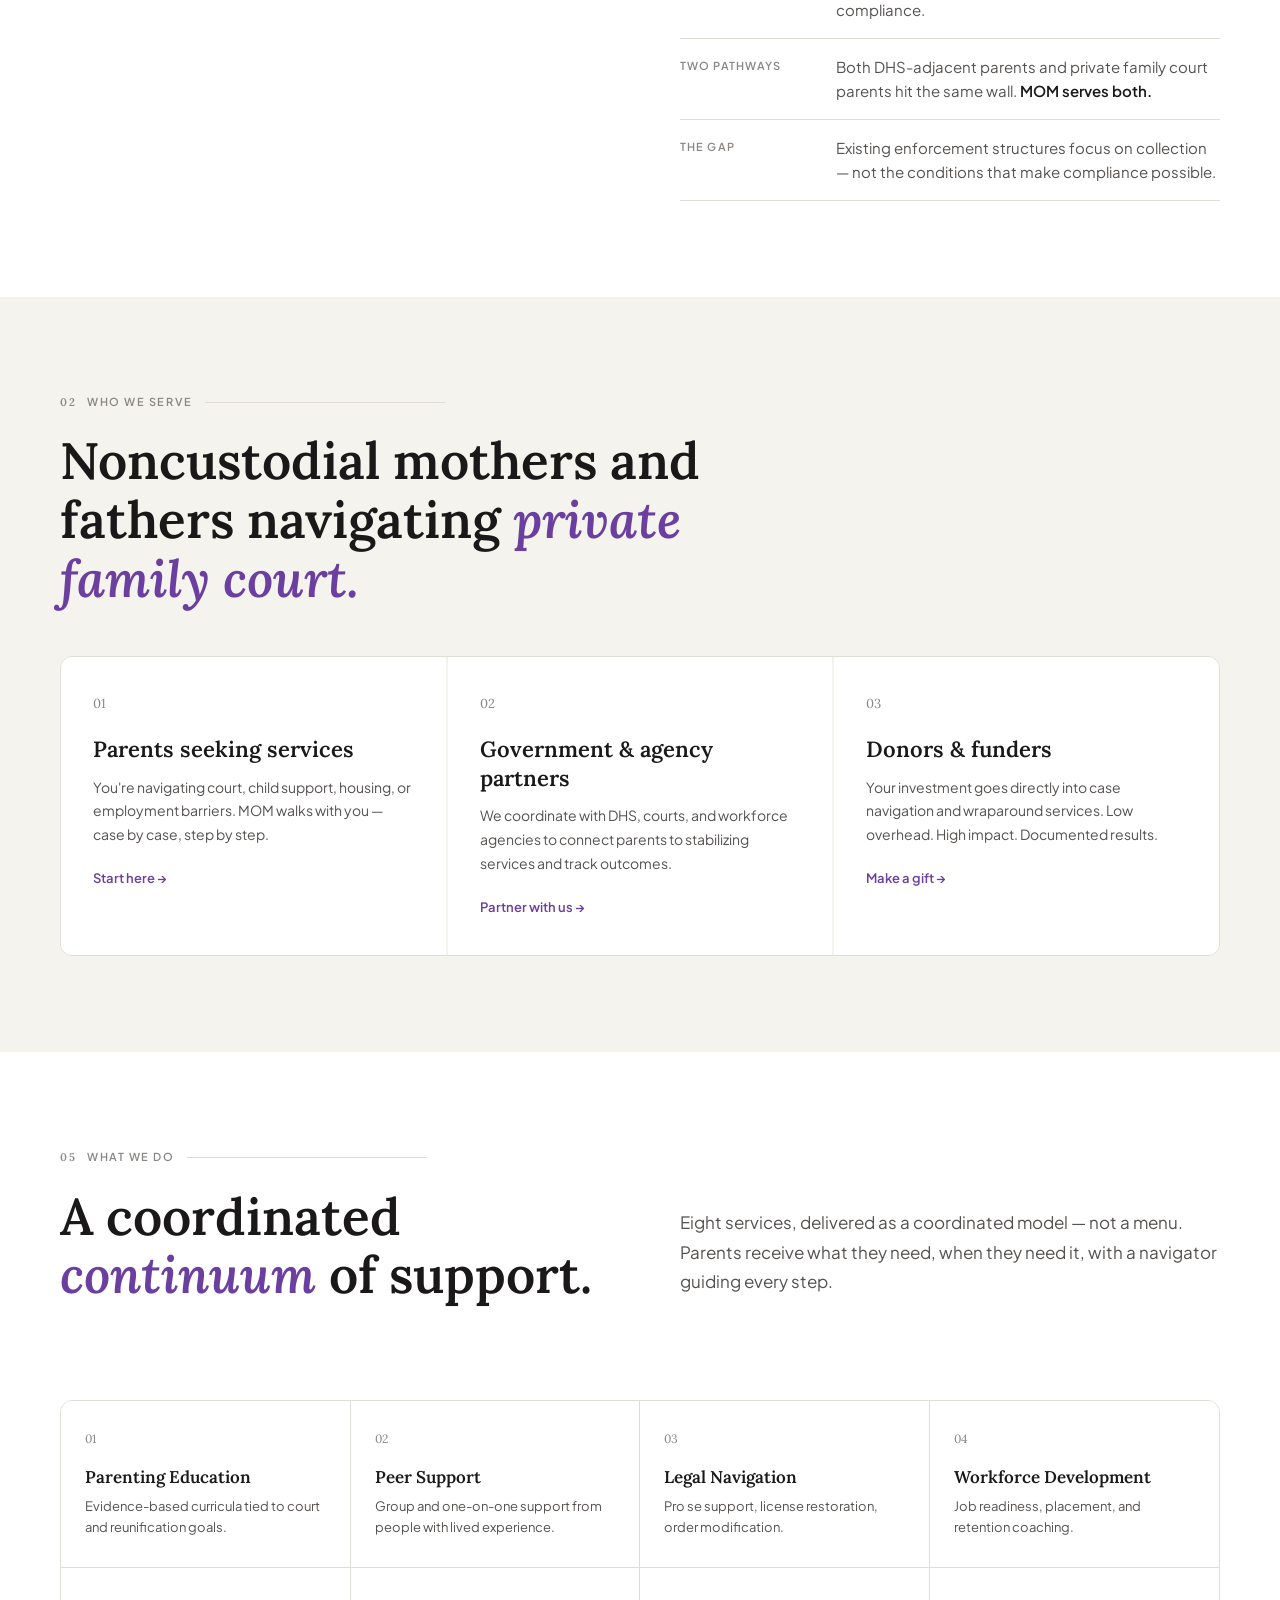
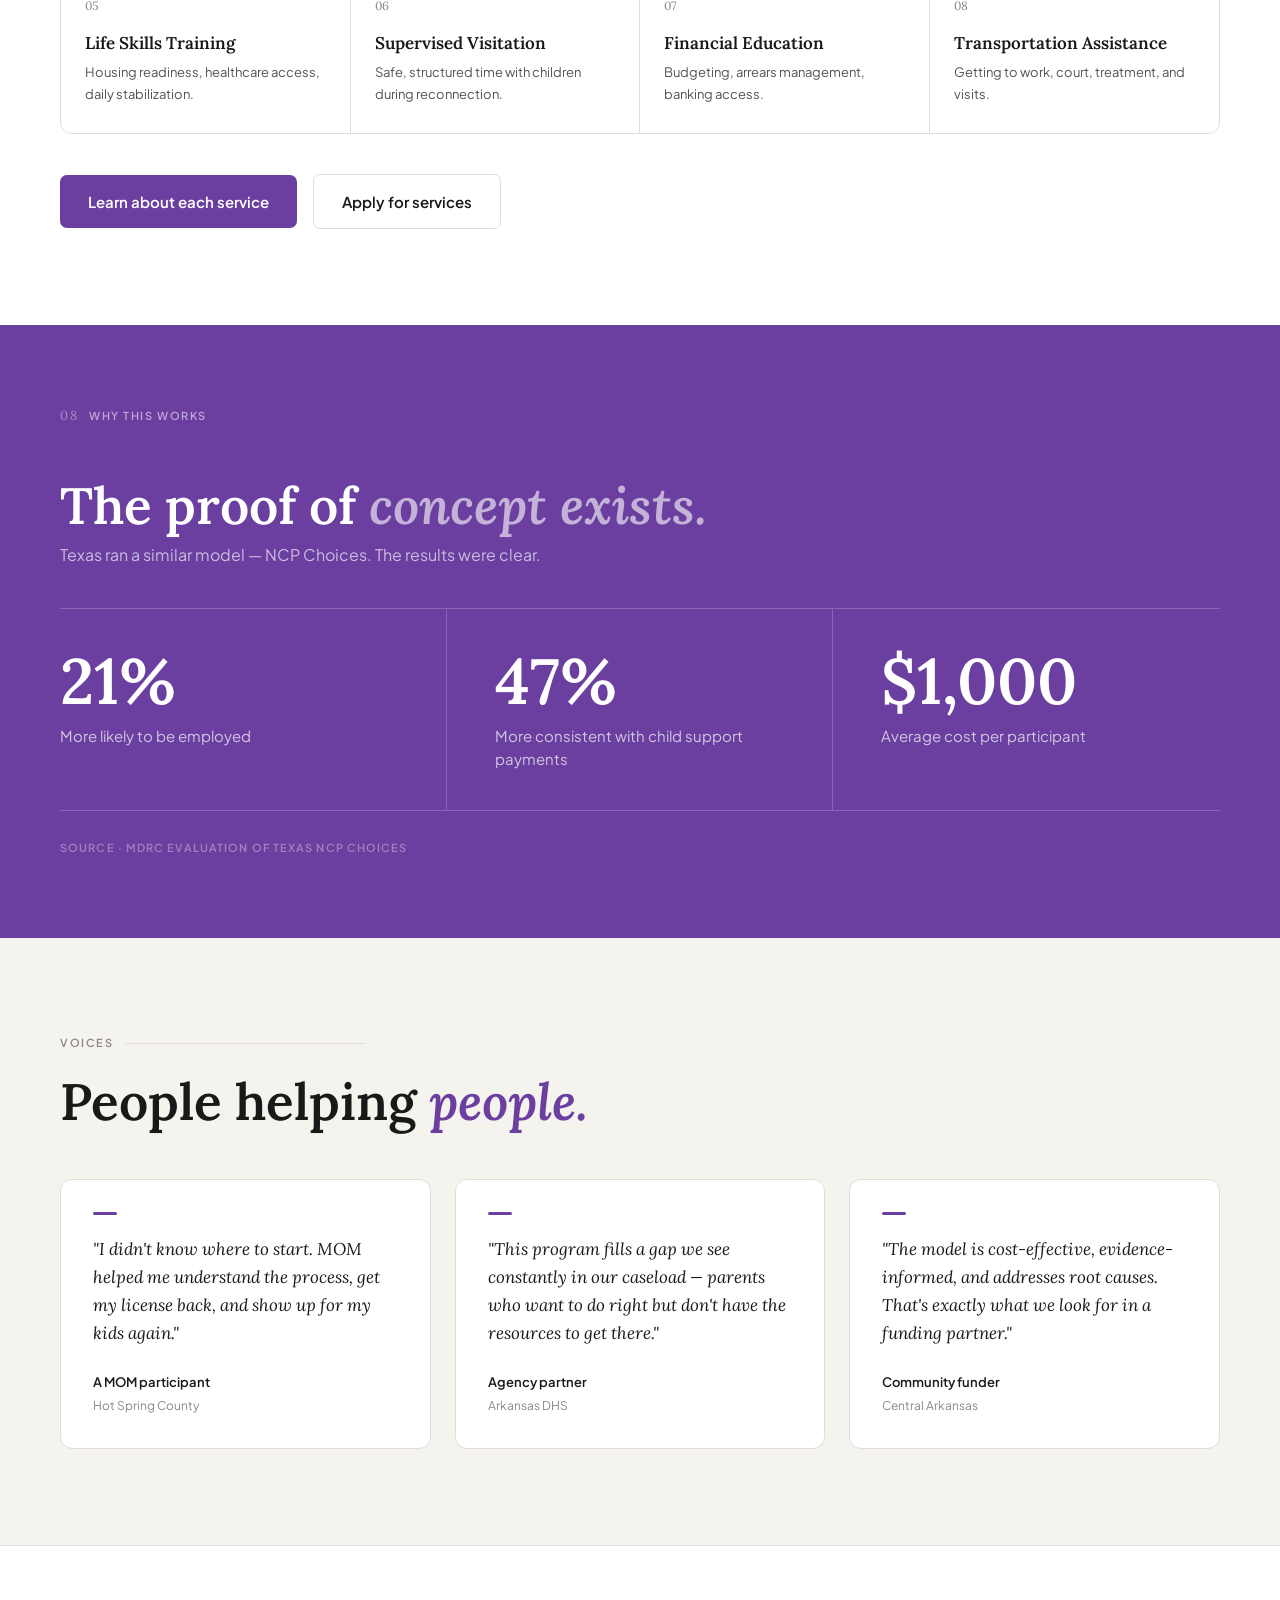
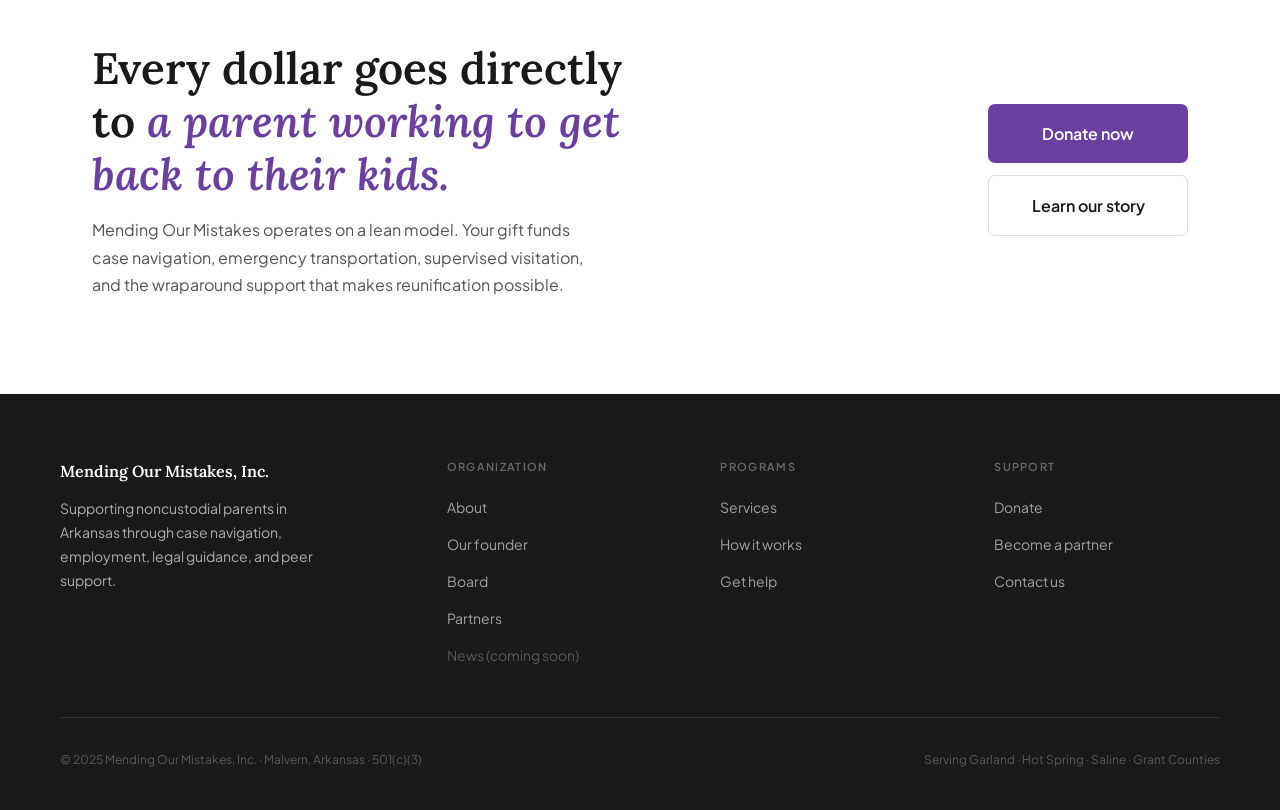
==== commit 28cd3278: "Update index.html" ====
--- a/index.html
+++ b/index.html
@@ -280,6 +280,8 @@
     </div>
   </div>
 
+  <div id="additionalBlocksAnchor"></div>
+
   <footer>
     <div class="footer-inner">
       <div class="footer-top">
@@ -321,6 +323,8 @@
     </div>
   </footer>
 
+  <script src="blocks.js"></script>
+  <script src="animations.js"></script>
   <script src="nav.js"></script>
   <script src="home.js"></script>
   <script>
--- a/style.css
+++ b/style.css
@@ -940,7 +940,7 @@
   vertical-align: middle;
 }
 
-/* ─── PAGE HEROES (inner pages) ───────────────────────── */
+/* ─── PAGE HEROES (inner pages) — legacy, keep for fallback ─ */
 
 .page-hero {
   padding: 80px 32px 64px;
@@ -980,8 +980,9 @@
 @media (max-width: 900px) {
   section { padding: 72px 24px; }
   .nav-links { display: none; }
-  .nav-mobile-toggle { display: flex; }
-  .btn-donate { display: none; }
+  .nav-mobile-toggle { display: flex; margin-left: 12px; }
+  .btn-donate { font-size: 12px; padding: 7px 12px; margin-left: auto; margin-right: 0; }
+  .nav-inner { gap: 0; }
   .hero h1 { font-size: 36px; }
   .hero-sub { font-size: 16px; }
   .hero-overlay { background: linear-gradient(180deg, rgba(245,243,238,0.90) 50%, rgba(245,243,238,0.40) 100%); }
@@ -1014,3 +1015,345 @@
   .hero-ctas { flex-direction: column; }
   .hero-ctas a { text-align: center; }
 }
+
+/* ─── ADDITIONAL BLOCKS ───────────────────────────────── */
+
+.block-richtext {
+  background: var(--bg-white);
+  padding: 96px 32px;
+}
+
+.block-richtext .display { max-width: 760px; }
+
+.block-body {
+  font-size: 17px;
+  color: var(--text-mid);
+  line-height: 1.75;
+  max-width: 720px;
+}
+
+.block-stats { padding: 80px 32px; }
+
+.block-quote {
+  border-top: 0.5px solid var(--border);
+  border-bottom: 0.5px solid var(--border);
+}
+
+.block-imagetext { background: var(--bg); }
+
+.block-cta {
+  border-top: 0.5px solid var(--border);
+  background: var(--bg-white);
+}
+
+.block-partners {
+  background: var(--bg);
+  padding: 80px 32px;
+}
+
+.partner-logo-grid {
+  display: flex;
+  flex-wrap: wrap;
+  gap: 32px;
+  align-items: center;
+  margin-top: 40px;
+}
+
+.partner-logo-item {
+  display: flex;
+  align-items: center;
+  justify-content: center;
+  height: 56px;
+  opacity: 0.7;
+  transition: opacity 0.15s;
+}
+
+.partner-logo-item:hover { opacity: 1; }
+
+.partner-logo-item img {
+  max-height: 56px;
+  max-width: 160px;
+  width: auto;
+  object-fit: contain;
+  filter: grayscale(100%);
+  transition: filter 0.15s;
+}
+
+.partner-logo-item:hover img { filter: grayscale(0%); }
+
+.partner-logo-name {
+  font-family: var(--font-serif);
+  font-size: 16px;
+  font-weight: 600;
+  color: var(--text-muted);
+}
+
+.block-testimonials { background: var(--bg); }
+
+@media (max-width: 900px) {
+  .block-richtext { padding: 72px 24px; }
+  .block-partners { padding: 64px 24px; }
+  .partner-logo-grid { gap: 24px; }
+}
+
+/* ─── INTERIOR PAGE HERO ──────────────────────────────── */
+
+.interior-hero {
+  background: var(--bg);
+  min-height: 520px;
+  display: flex;
+  align-items: center;
+  position: relative;
+  overflow: hidden;
+  padding: 96px 0;
+}
+
+.interior-hero.text-only {
+  min-height: 320px;
+  padding: 80px 32px;
+}
+
+.interior-hero-inner {
+  max-width: var(--max);
+  margin: 0 auto;
+  width: 100%;
+  padding: 0 32px;
+  display: grid;
+  grid-template-columns: 1fr 1fr;
+  gap: 64px;
+  align-items: center;
+  min-height: 380px;
+}
+
+.interior-hero-media {
+  position: relative;
+  overflow: hidden;
+  background: var(--border);
+  border-radius: 12px;
+  order: 2;
+  min-height: 420px;
+  align-self: stretch;
+}
+
+.interior-hero-media img,
+.interior-hero-media video {
+  position: absolute;
+  inset: 0;
+  width: 100%;
+  height: 100%;
+  object-fit: cover;
+  object-position: center;
+}
+
+.interior-hero-media video {
+  z-index: 1;
+}
+
+.interior-hero-media img.hero-fallback {
+  z-index: 0;
+}
+
+.interior-hero-text {
+  display: flex;
+  flex-direction: column;
+  justify-content: center;
+  padding: 0;
+  background: var(--bg);
+  order: 1;
+}
+
+.interior-hero-label {
+  font-size: 11px;
+  font-weight: 600;
+  letter-spacing: 0.14em;
+  text-transform: uppercase;
+  color: var(--purple);
+  display: flex;
+  align-items: center;
+  gap: 10px;
+  margin-bottom: 20px;
+}
+
+.interior-hero-label::before {
+  content: '';
+  display: block;
+  width: 24px;
+  height: 2px;
+  background: var(--purple);
+  border-radius: 2px;
+  flex-shrink: 0;
+}
+
+.interior-hero h1 {
+  font-family: var(--font-serif);
+  font-size: clamp(32px, 4vw, 52px);
+  font-weight: 600;
+  line-height: 1.1;
+  color: var(--text);
+  margin-bottom: 20px;
+}
+
+.interior-hero h1 em {
+  font-style: italic;
+  color: var(--purple);
+}
+
+.interior-hero-sub {
+  font-size: 17px;
+  color: var(--text-mid);
+  line-height: 1.65;
+  max-width: 460px;
+}
+
+.interior-hero-toggle {
+  position: absolute;
+  bottom: 16px;
+  right: 16px;
+  z-index: 10;
+  width: 32px;
+  height: 32px;
+  border-radius: 50%;
+  border: 1.5px solid rgba(255,255,255,0.5);
+  background: rgba(0,0,0,0.3);
+  color: #fff;
+  cursor: pointer;
+  display: flex;
+  align-items: center;
+  justify-content: center;
+  transition: background 0.15s, border-color 0.15s;
+  backdrop-filter: blur(4px);
+}
+
+.interior-hero-toggle:hover {
+  background: rgba(0,0,0,0.5);
+  border-color: rgba(255,255,255,0.8);
+}
+
+.interior-hero-toggle:focus-visible {
+  outline: 3px solid #fff;
+  outline-offset: 3px;
+}
+
+/* Text-only interior hero */
+.interior-hero.text-only .interior-hero-text {
+  padding: 0;
+  max-width: 720px;
+}
+
+/* Responsive */
+@media (max-width: 900px) {
+  .interior-hero {
+    min-height: auto;
+    padding: 0;
+  }
+
+  .interior-hero-inner {
+    display: block;
+    max-width: 100%;
+    padding: 0;
+    gap: 0;
+  }
+
+  .interior-hero-media {
+    border-radius: 0;
+    aspect-ratio: 3/2;
+    max-height: 300px;
+    width: 100%;
+    order: 1;
+  }
+
+  .interior-hero-text {
+    padding: 40px 24px 56px;
+    order: 2;
+  }
+
+  .interior-hero.text-only {
+    padding: 56px 24px;
+    min-height: auto;
+  }
+
+  .interior-hero-sub { max-width: 100%; }
+}
+
+/* ─── ANIMATIONS ──────────────────────────────────────── */
+
+/* Only run if user hasn't requested reduced motion */
+@media (prefers-reduced-motion: no-preference) {
+
+  /* Fade-up keyframe */
+  @keyframes fadeUp {
+    from {
+      opacity: 0;
+      transform: translateY(24px);
+    }
+    to {
+      opacity: 1;
+      transform: translateY(0);
+    }
+  }
+
+  /* Hero load animations — staggered sequence */
+  .hero-eyebrow {
+    animation: fadeUp 0.6s cubic-bezier(0.22, 1, 0.36, 1) both;
+    animation-delay: 0.1s;
+  }
+
+  .hero h1 {
+    animation: fadeUp 0.7s cubic-bezier(0.22, 1, 0.36, 1) both;
+    animation-delay: 0.22s;
+  }
+
+  .hero-sub {
+    animation: fadeUp 0.7s cubic-bezier(0.22, 1, 0.36, 1) both;
+    animation-delay: 0.34s;
+  }
+
+  .hero-ctas {
+    animation: fadeUp 0.7s cubic-bezier(0.22, 1, 0.36, 1) both;
+    animation-delay: 0.44s;
+  }
+
+  .hero-location {
+    animation: fadeUp 0.6s cubic-bezier(0.22, 1, 0.36, 1) both;
+    animation-delay: 0.54s;
+  }
+
+  /* Interior hero load animations */
+  .interior-hero-label {
+    animation: fadeUp 0.6s cubic-bezier(0.22, 1, 0.36, 1) both;
+    animation-delay: 0.1s;
+  }
+
+  .interior-hero h1 {
+    animation: fadeUp 0.7s cubic-bezier(0.22, 1, 0.36, 1) both;
+    animation-delay: 0.22s;
+  }
+
+  .interior-hero-sub {
+    animation: fadeUp 0.6s cubic-bezier(0.22, 1, 0.36, 1) both;
+    animation-delay: 0.34s;
+  }
+
+  .interior-hero-media {
+    animation: fadeUp 0.8s cubic-bezier(0.22, 1, 0.36, 1) both;
+    animation-delay: 0.15s;
+  }
+
+  /* Scroll-triggered fade-up */
+  .reveal {
+    opacity: 0;
+    transform: translateY(24px);
+    transition: opacity 0.65s cubic-bezier(0.22, 1, 0.36, 1),
+                transform 0.65s cubic-bezier(0.22, 1, 0.36, 1);
+  }
+
+  .reveal.visible {
+    opacity: 1;
+    transform: translateY(0);
+  }
+
+  .reveal-delay-1 { transition-delay: 0.1s; }
+  .reveal-delay-2 { transition-delay: 0.2s; }
+  .reveal-delay-3 { transition-delay: 0.3s; }
+  .reveal-delay-4 { transition-delay: 0.4s; }
+}
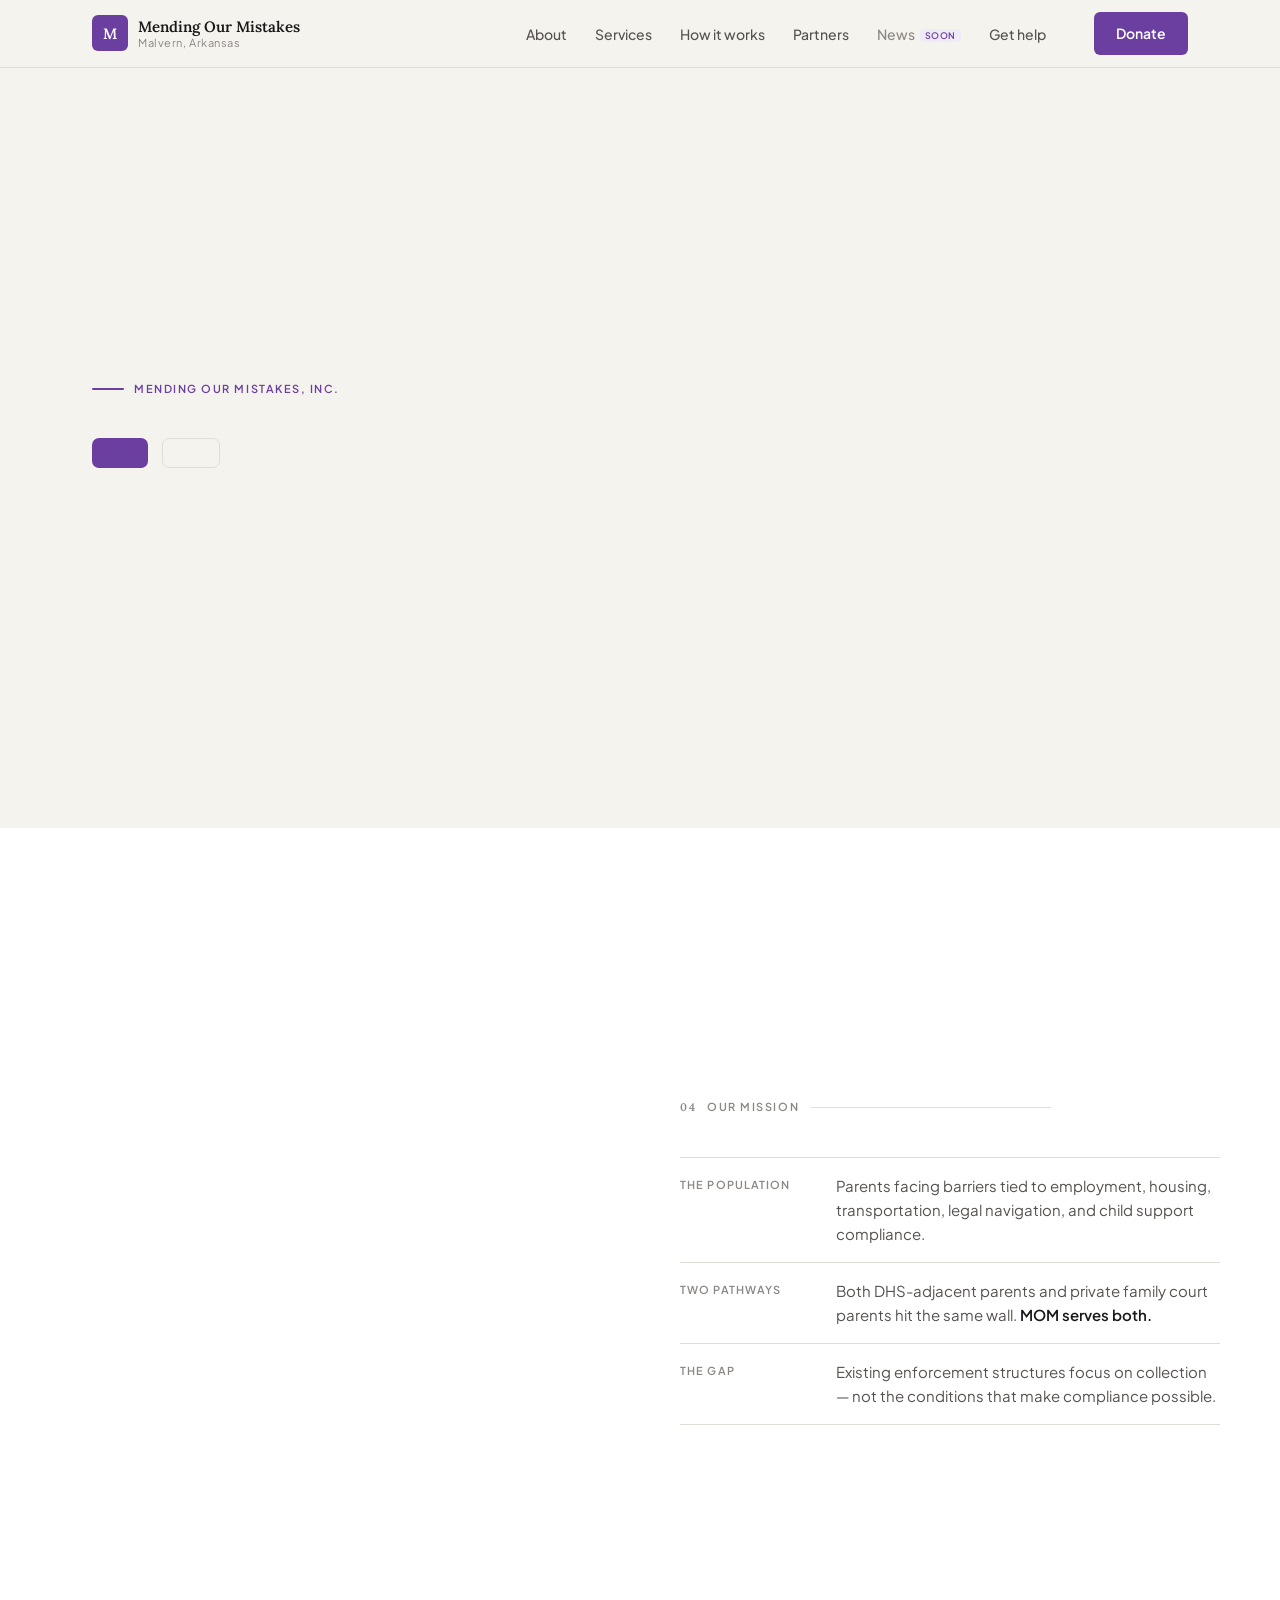
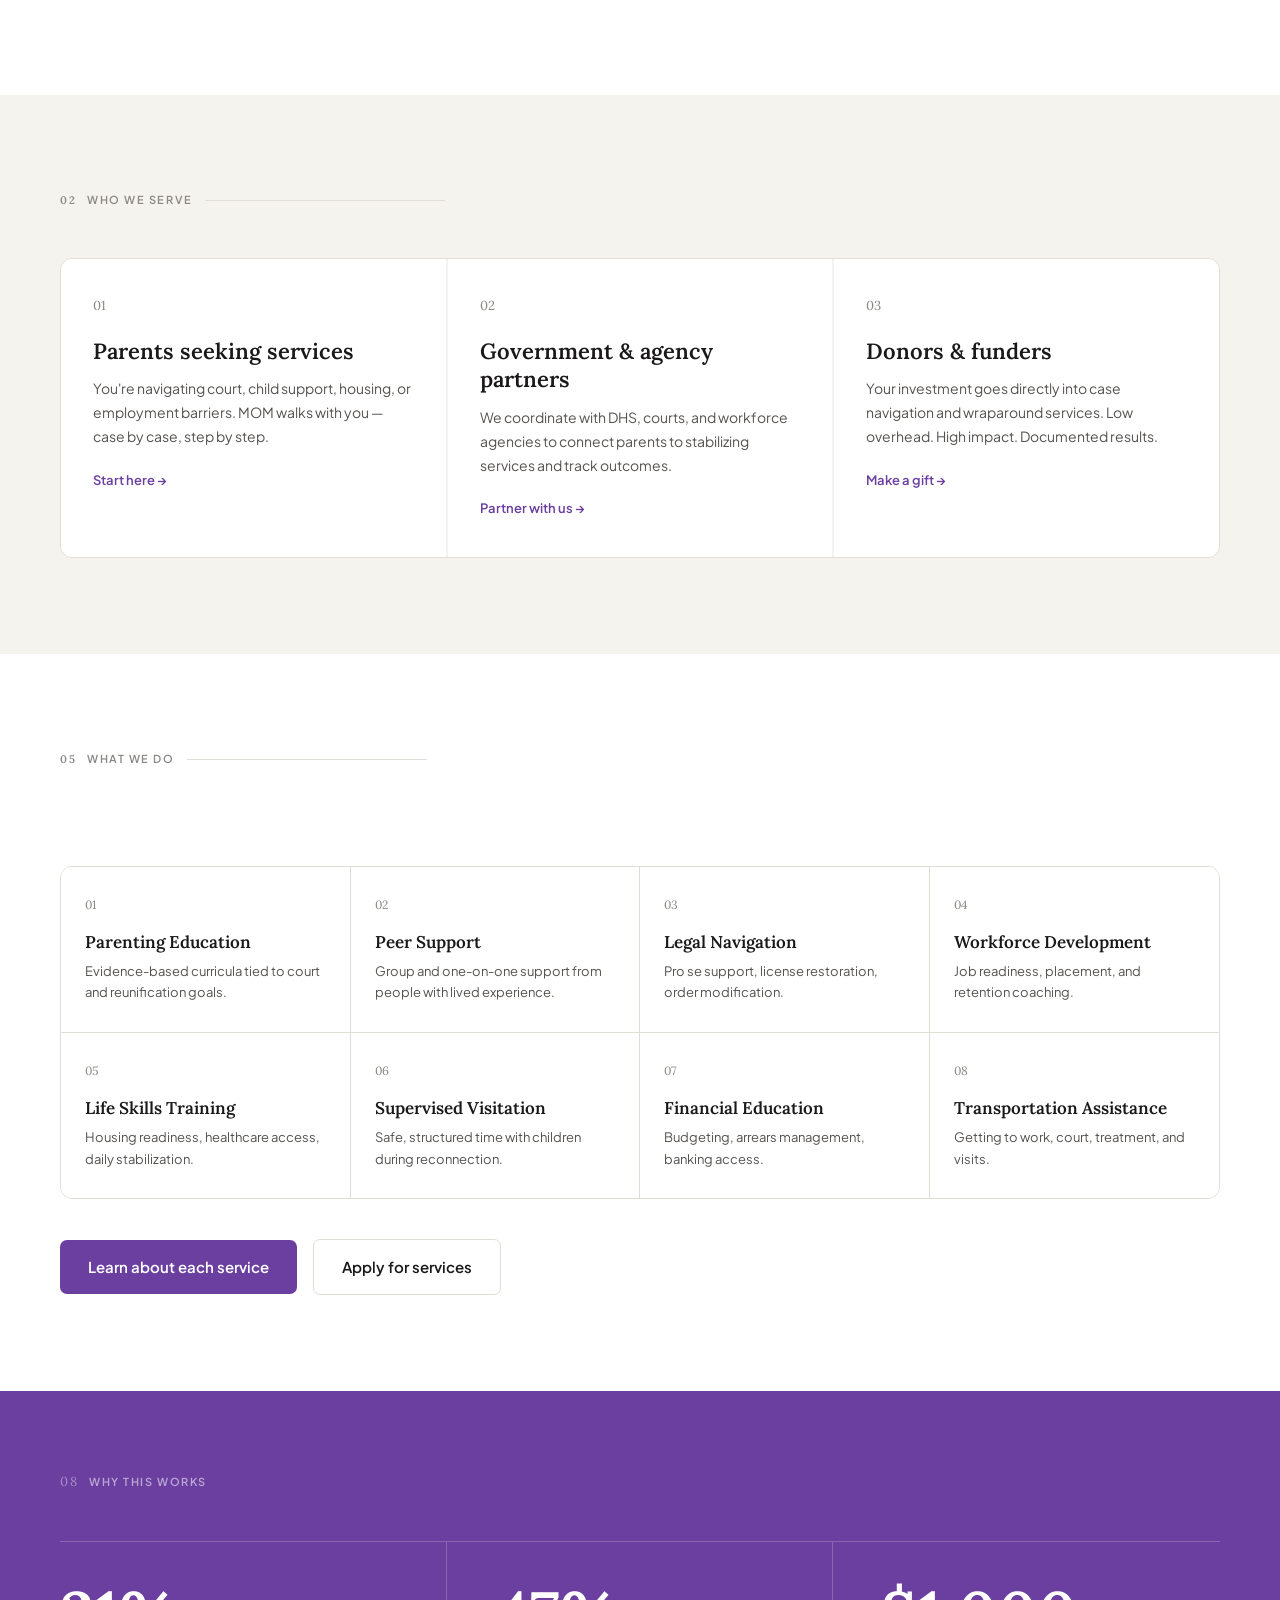
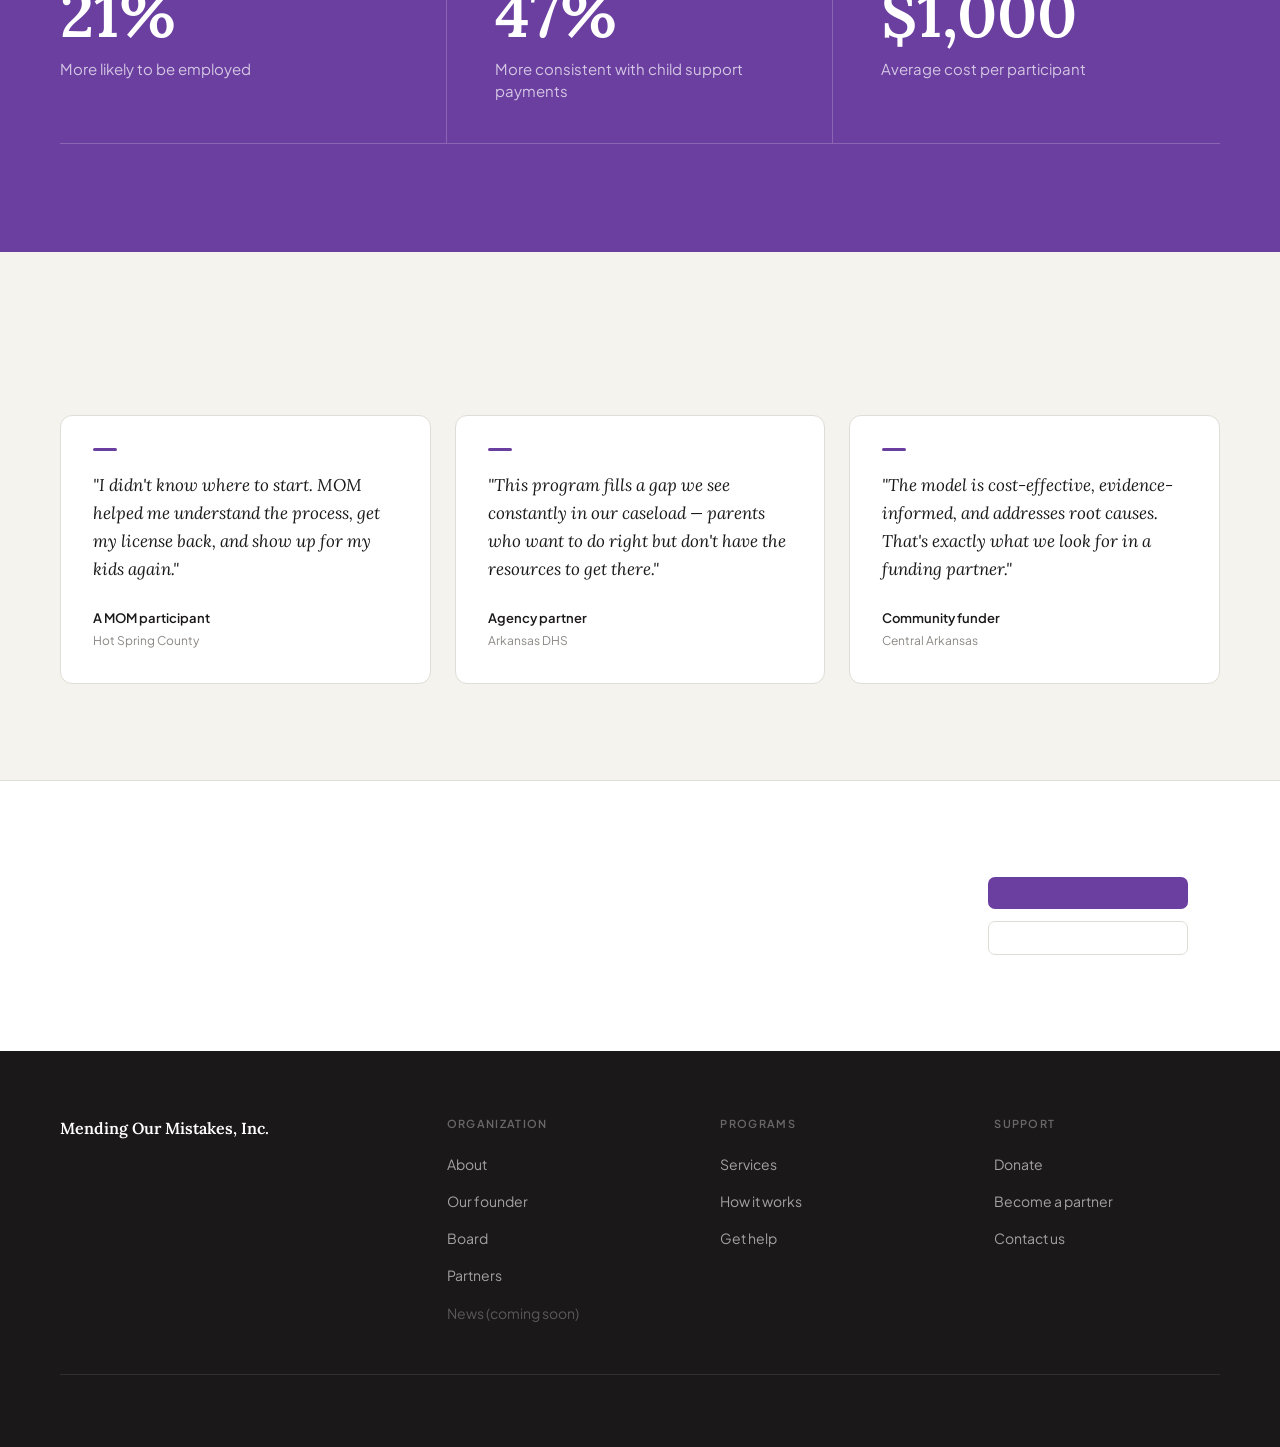
==== commit 89b48f43: "Update index.html" ====
--- a/index.html
+++ b/index.html
@@ -66,13 +66,13 @@
         <div class="hero-eyebrow-line"></div>
         <span>Mending Our Mistakes, Inc.</span>
       </div>
-      <h1>When the system<br>steps back,<br><em>we step in.</em></h1>
-      <p class="hero-sub">Supporting noncustodial parents in Arkansas navigating family court &mdash; with real help for real barriers.</p>
+      <h1></h1>
+      <p class="hero-sub"></p>
       <div class="hero-ctas">
-        <a href="get-help.html" class="btn-primary">Get help now</a>
-        <a href="donate.html" class="btn-outline">Support our work</a>
-      </div>
-      <p class="hero-location">Serving Garland &middot; Hot Spring &middot; Saline &middot; Grant Counties</p>
+        <a href="get-help.html" class="btn-primary"></a>
+        <a href="donate.html" class="btn-outline"></a>
+      </div>
+      <p class="hero-location"></p>
     </div>
     <button
       class="hero-video-toggle"
@@ -105,8 +105,8 @@
           <div class="section-label">
             <span><span class="section-num">04</span>&nbsp;&nbsp;Our mission</span>
           </div>
-          <h2 class="display" id="mission-heading">We exist to help noncustodial parents create <em>stable, accountable, and productive</em> lives.</h2>
-          <p>Mending Our Mistakes is an Arkansas-based nonprofit providing case navigation, employment support, legal guidance, and peer support for parents working to reconnect with their children.</p>
+          <h2 class="display" id="mission-heading"></h2>
+          <p id="aboutMissionBodyHome"></p>
           <dl class="mission-detail-list">
             <div class="mission-detail-item">
               <dt>The population</dt>
@@ -131,7 +131,7 @@
       <div class="section-label">
         <span><span class="section-num">02</span>&nbsp;&nbsp;Who we serve</span>
       </div>
-      <h2 class="display" id="serve-heading">Noncustodial mothers and fathers navigating <em>private family court.</em></h2>
+      <h2 class="display" id="serve-heading"></h2>
       <div class="serve-grid">
         <div class="serve-card">
           <div class="serve-card-num">01</div>
@@ -162,9 +162,9 @@
           <div class="section-label">
             <span><span class="section-num">05</span>&nbsp;&nbsp;What we do</span>
           </div>
-          <h2 class="display" id="services-heading">A coordinated <em>continuum</em> of support.</h2>
-        </div>
-        <p class="services-desc">Eight services, delivered as a coordinated model — not a menu. Parents receive what they need, when they need it, with a navigator guiding every step.</p>
+          <h2 class="display" id="services-heading"></h2>
+        </div>
+        <p class="services-desc" id="servicesDesc"></p>
       </div>
       <div class="services-grid">
         <div class="service-card">
@@ -218,8 +218,8 @@
   <section class="stats" aria-labelledby="stats-heading">
     <div class="stats-inner">
       <p class="stats-eyebrow"><span class="section-num" style="color:rgba(255,255,255,0.4);">08</span>&nbsp;&nbsp;Why this works</p>
-      <h2 class="display" id="stats-heading" style="color:#fff; margin-bottom:8px;">The proof of <em style="color:rgba(255,255,255,0.6); font-style:italic;">concept exists.</em></h2>
-      <p style="color:rgba(255,255,255,0.65); font-size:16px; line-height:1.6;">Texas ran a similar model — NCP Choices. The results were clear.</p>
+      <h2 class="display" id="stats-heading" style="color:#fff; margin-bottom:8px;"></h2>
+      <p id="statsIntro" style="color:rgba(255,255,255,0.65); font-size:16px; line-height:1.6;"></p>
       <div class="stats-grid">
         <div class="stat-item">
           <div class="num">21%</div>
@@ -234,7 +234,7 @@
           <div class="label">Average cost per participant</div>
         </div>
       </div>
-      <p class="stats-source">Source &middot; MDRC Evaluation of Texas NCP Choices</p>
+      <p class="stats-source" id="statsSource"></p>
     </div>
   </section>
 
@@ -243,7 +243,7 @@
       <div class="section-label">
         <span>Voices</span>
       </div>
-      <h2 class="display" id="testimonials-heading">People helping <em>people.</em></h2>
+      <h2 class="display" id="testimonials-heading"></h2>
       <div class="testimonials-grid">
         <div class="testimonial-card">
           <div class="testimonial-mark"></div>
@@ -270,12 +270,12 @@
   <div class="donate-cta" role="region" aria-label="Donate">
     <div class="donate-cta-inner">
       <div>
-        <h2>Every dollar goes directly to <em>a parent working to get back to their kids.</em></h2>
-        <p>Mending Our Mistakes operates on a lean model. Your gift funds case navigation, emergency transportation, supervised visitation, and the wraparound support that makes reunification possible.</p>
+        <h2></h2>
+        <p id="donateCTABody"></p>
       </div>
       <div class="donate-cta-actions">
-        <a href="donate.html" class="btn-primary btn-large">Donate now</a>
-        <a href="about.html" class="btn-outline btn-large">Learn our story</a>
+        <a href="donate.html" class="btn-primary btn-large" id="donateCTAPrimary"></a>
+        <a href="about.html" class="btn-outline btn-large" id="donateCTASecondary"></a>
       </div>
     </div>
   </div>
@@ -287,7 +287,7 @@
       <div class="footer-top">
         <div class="footer-brand">
           <div class="footer-logo-text">Mending Our Mistakes, Inc.</div>
-          <p>Supporting noncustodial parents in Arkansas through case navigation, employment, legal guidance, and peer support.</p>
+          <p id="footerTagline"></p>
         </div>
         <div class="footer-col">
           <h4>Organization</h4>
@@ -317,8 +317,8 @@
         </div>
       </div>
       <div class="footer-bottom">
-        <span>&copy; 2025 Mending Our Mistakes, Inc. &middot; Malvern, Arkansas &middot; 501(c)(3)</span>
-        <span>Serving Garland &middot; Hot Spring &middot; Saline &middot; Grant Counties</span>
+        <span id="footerCopyright"></span>
+        <span id="footerCounties"></span>
       </div>
     </div>
   </footer>
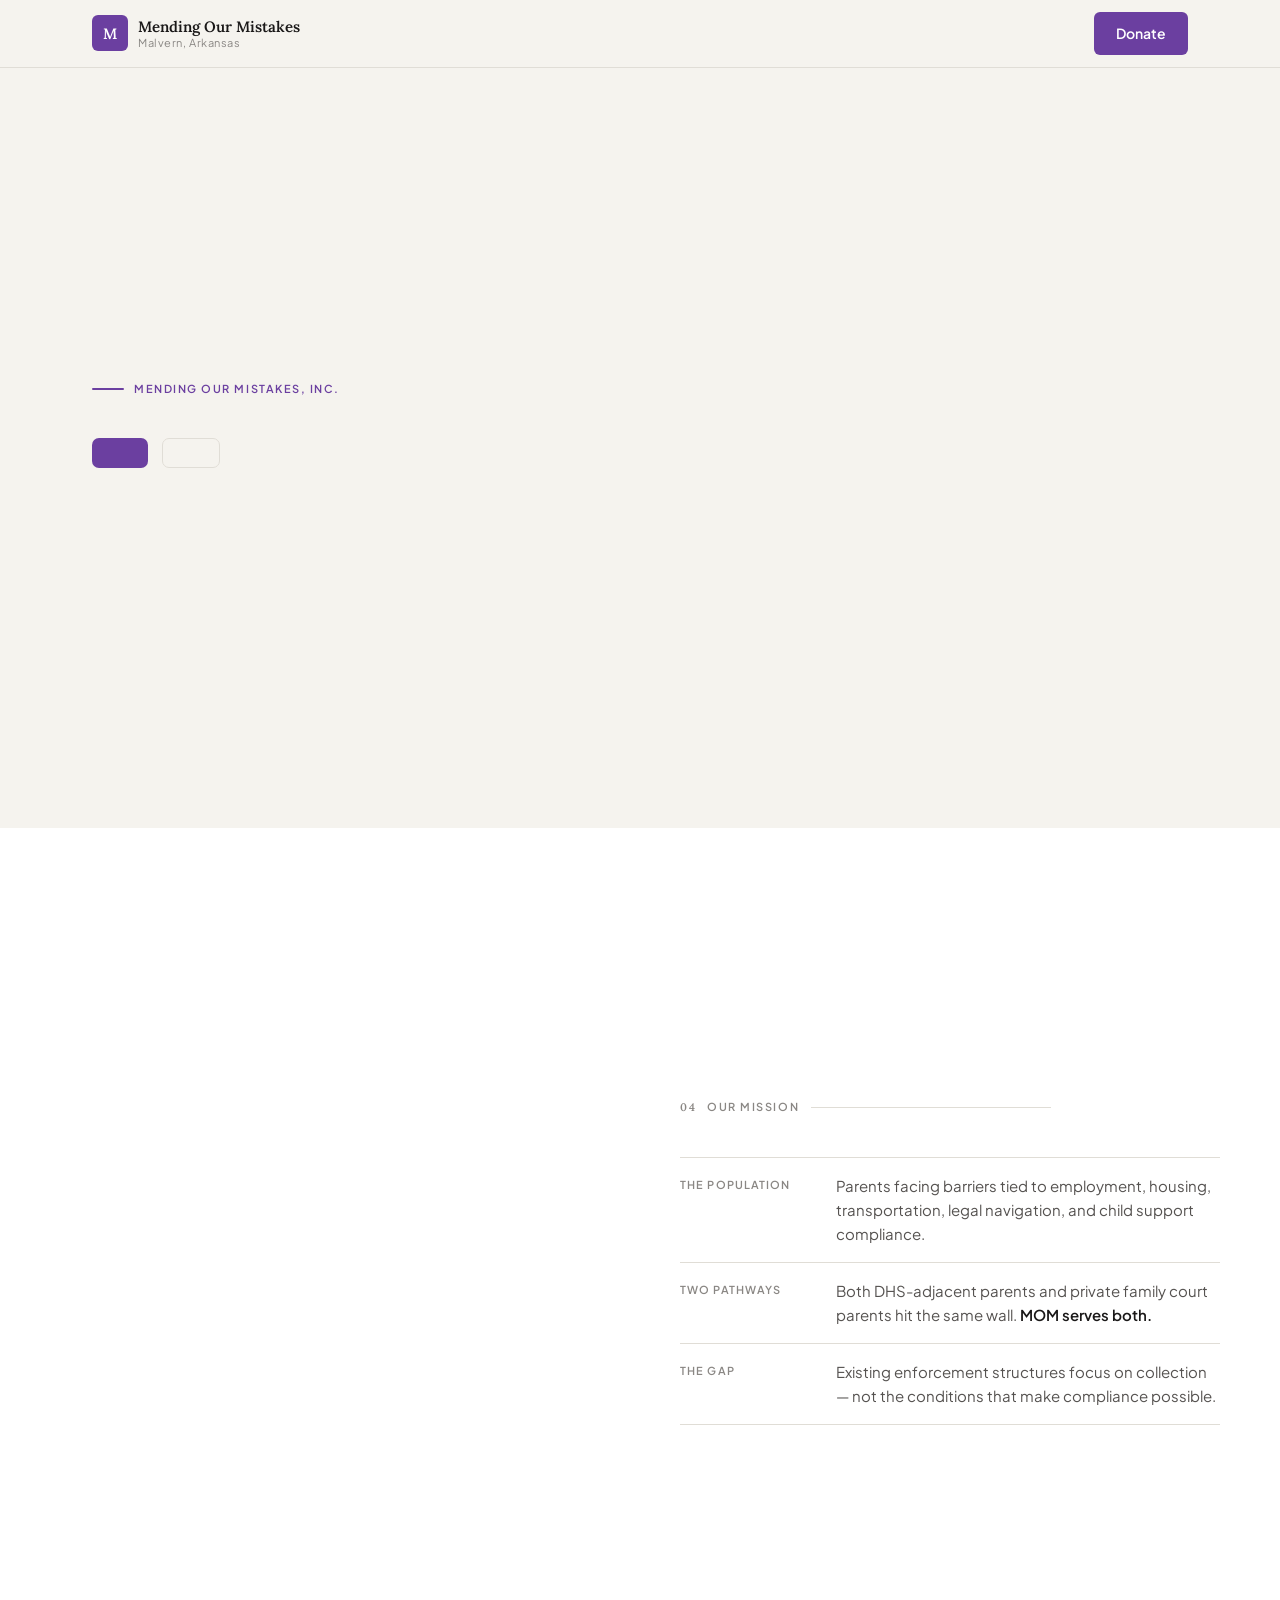
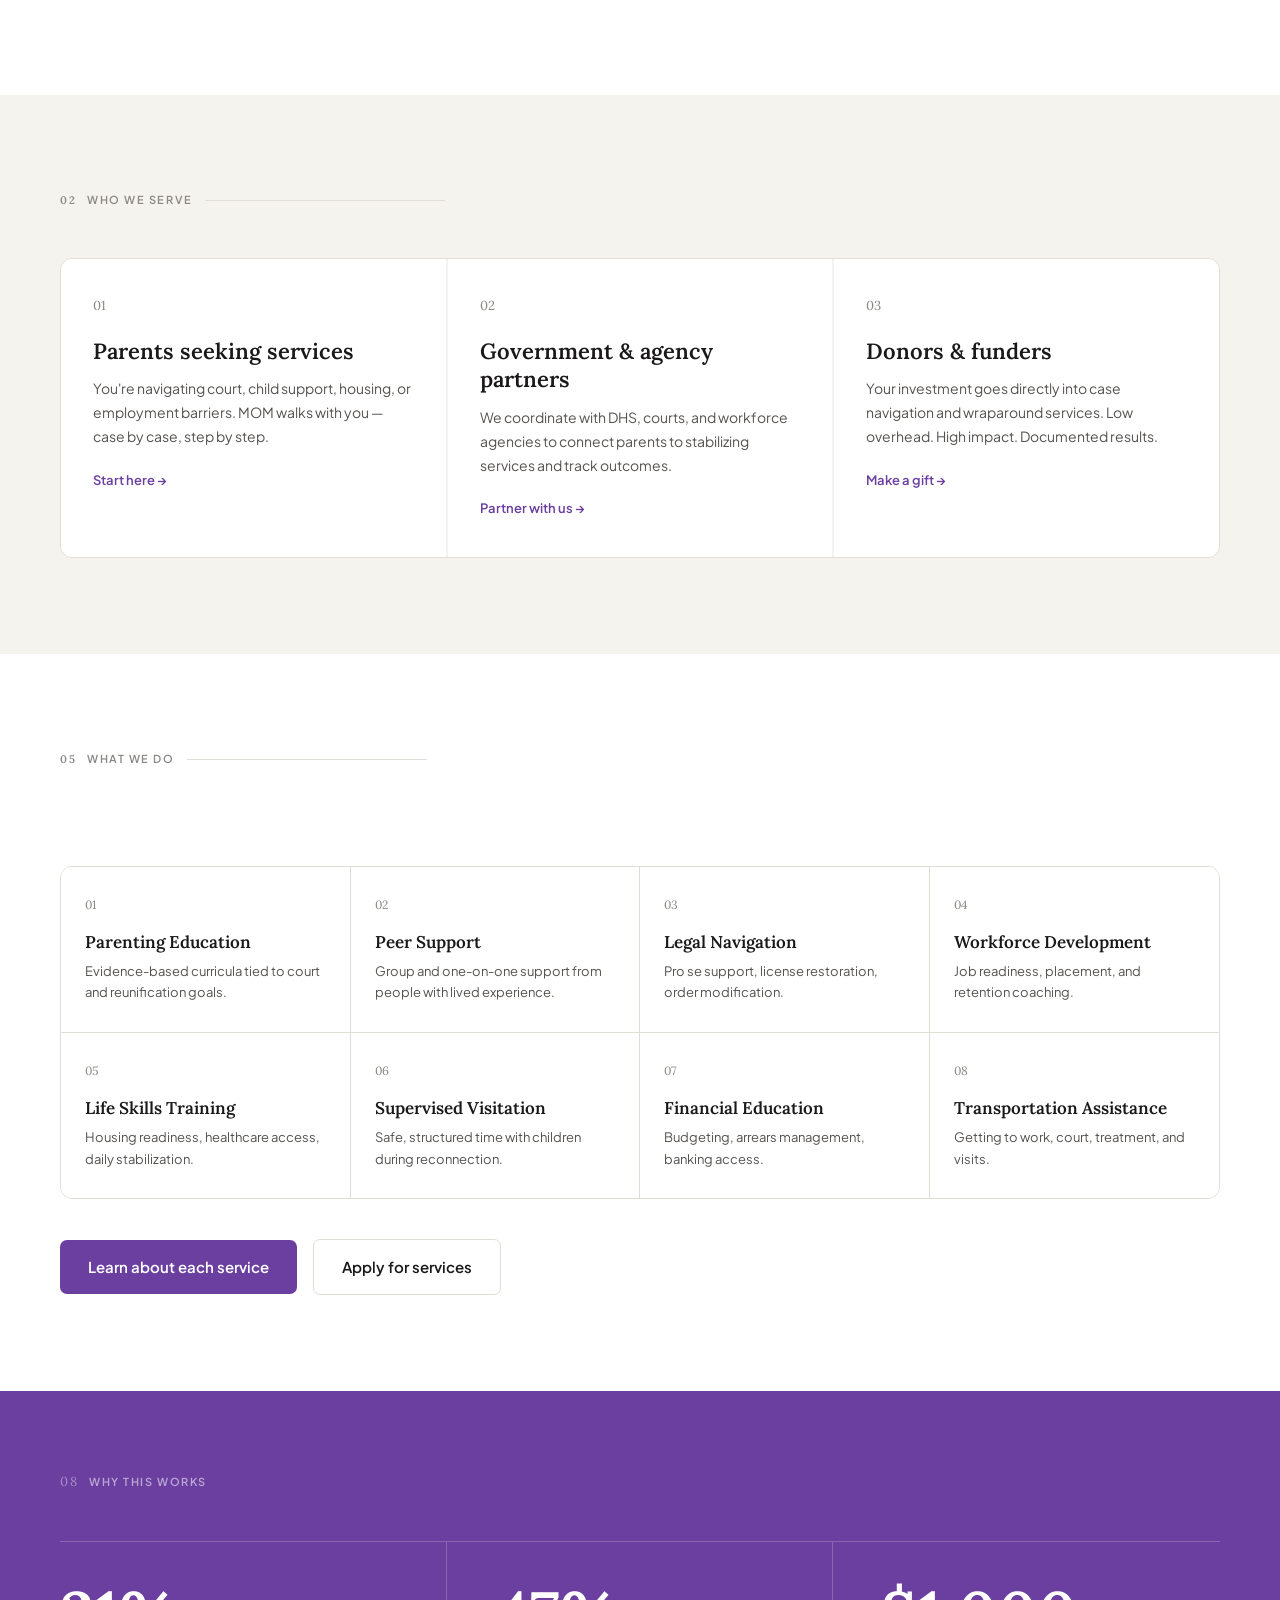
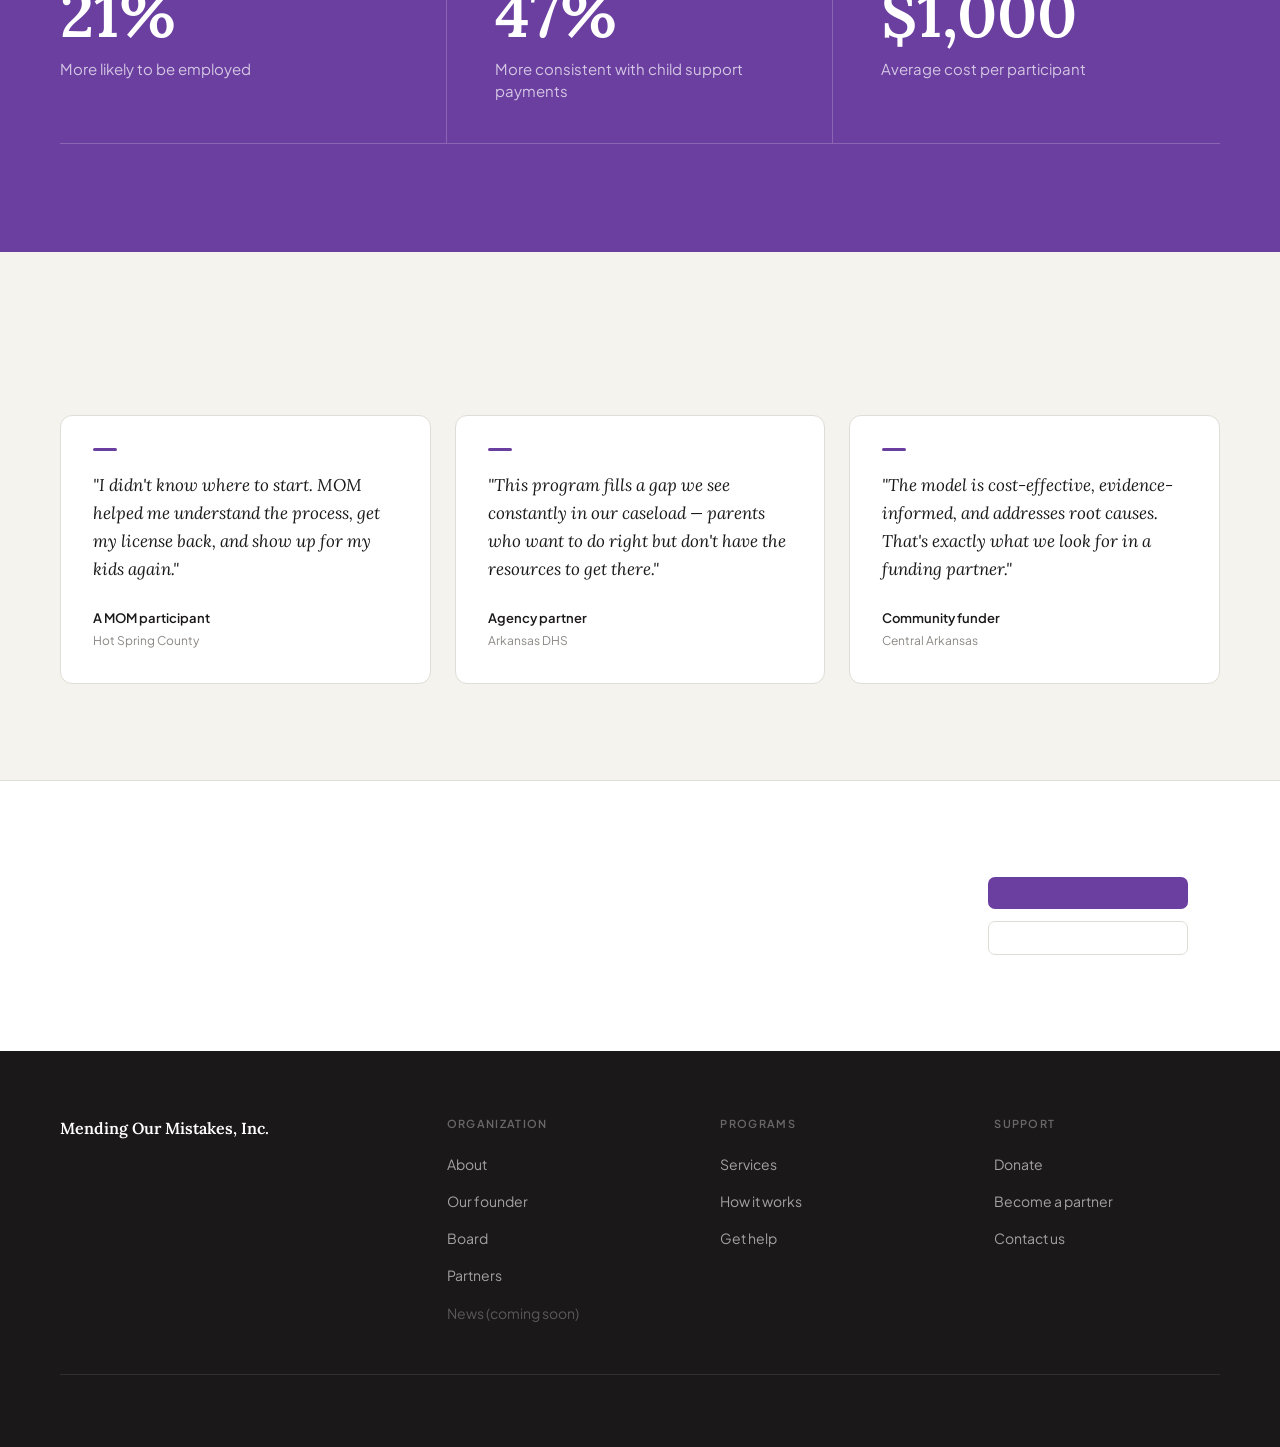
==== commit b9cfc6db: "Update index.html fixing flash of nav" ====
--- a/index.html
+++ b/index.html
@@ -25,14 +25,7 @@
           <small>Malvern, Arkansas</small>
         </div>
       </a>
-      <ul class="nav-links" role="list">
-        <li><a href="about.html">About</a></li>
-        <li><a href="services.html">Services</a></li>
-        <li><a href="how-it-works.html">How it works</a></li>
-        <li><a href="partners.html">Partners</a></li>
-        <li><span class="nav-coming">News</span></li>
-        <li><a href="get-help.html">Get help</a></li>
-      </ul>
+      <ul class="nav-links" role="list"></ul>
       <a href="donate.html" class="btn-donate">Donate</a>
       <button class="nav-mobile-toggle" aria-label="Open menu" aria-expanded="false">
         <span></span><span></span><span></span>
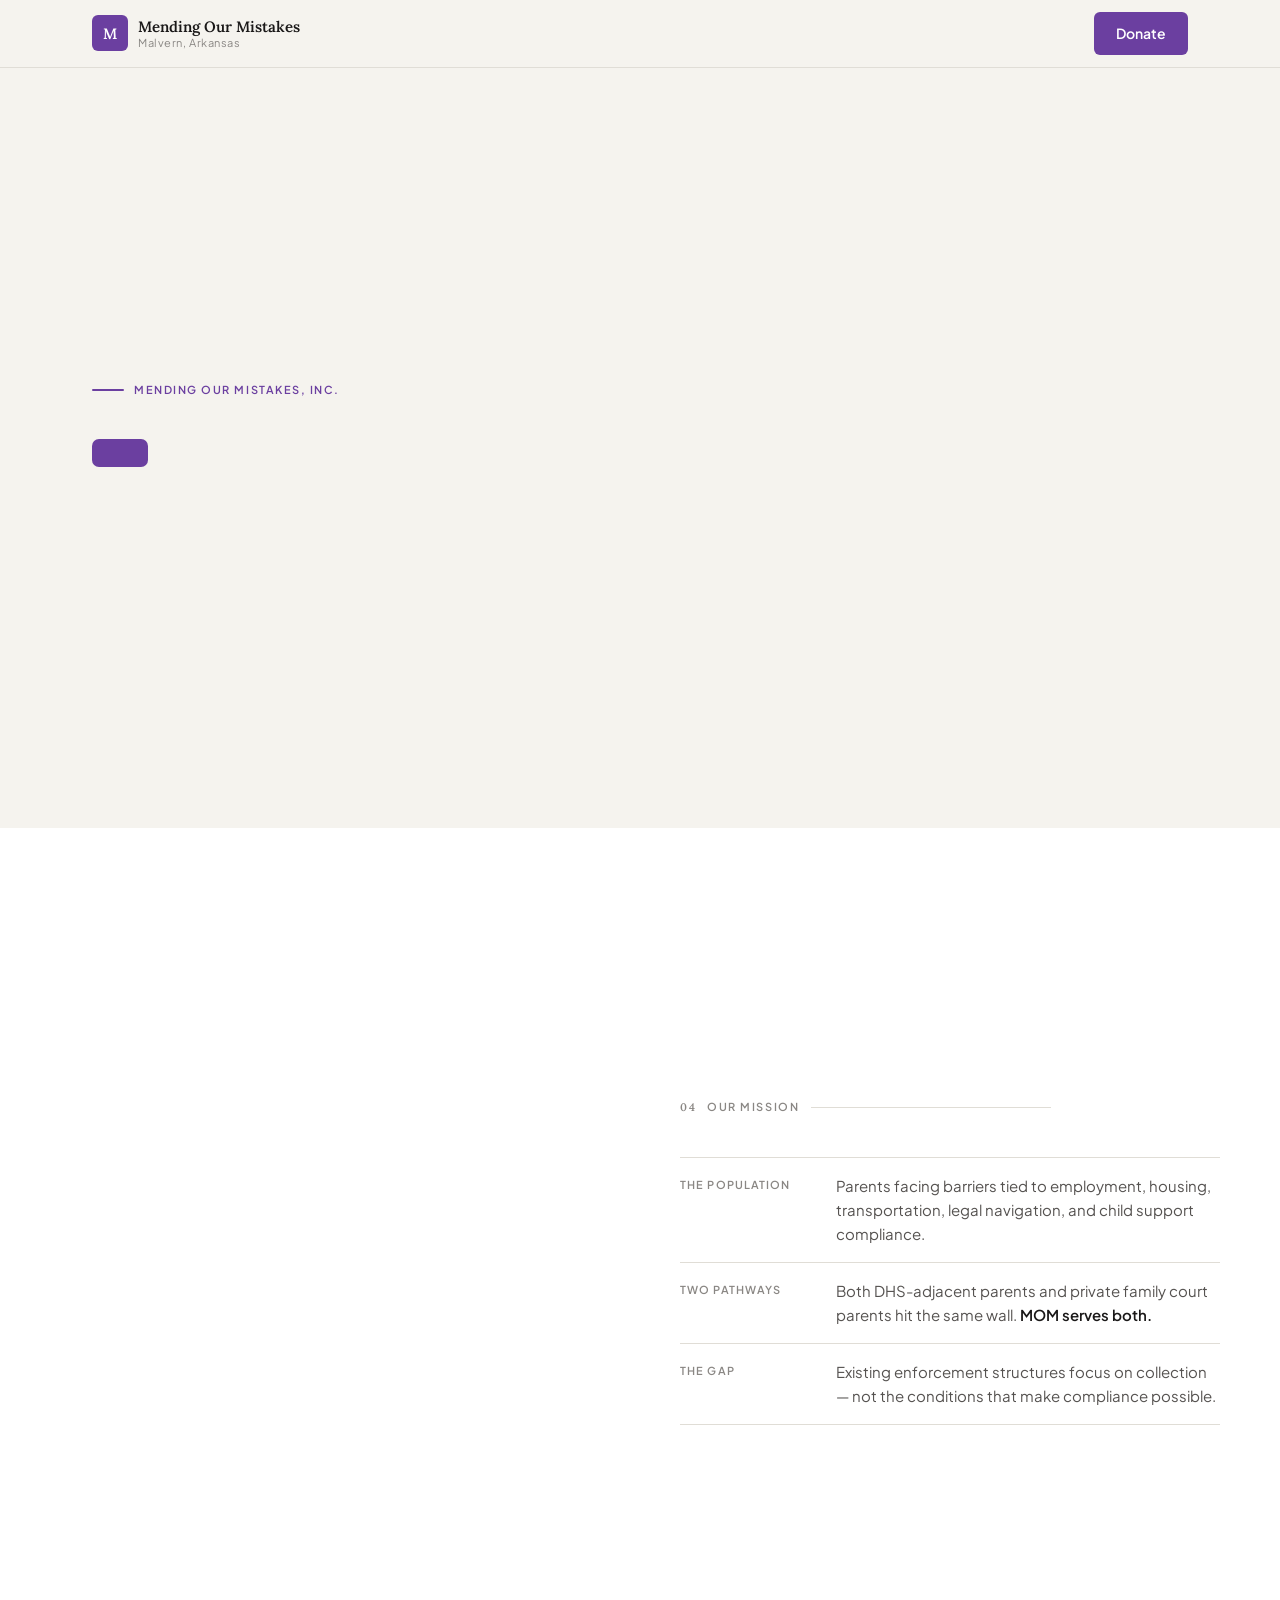
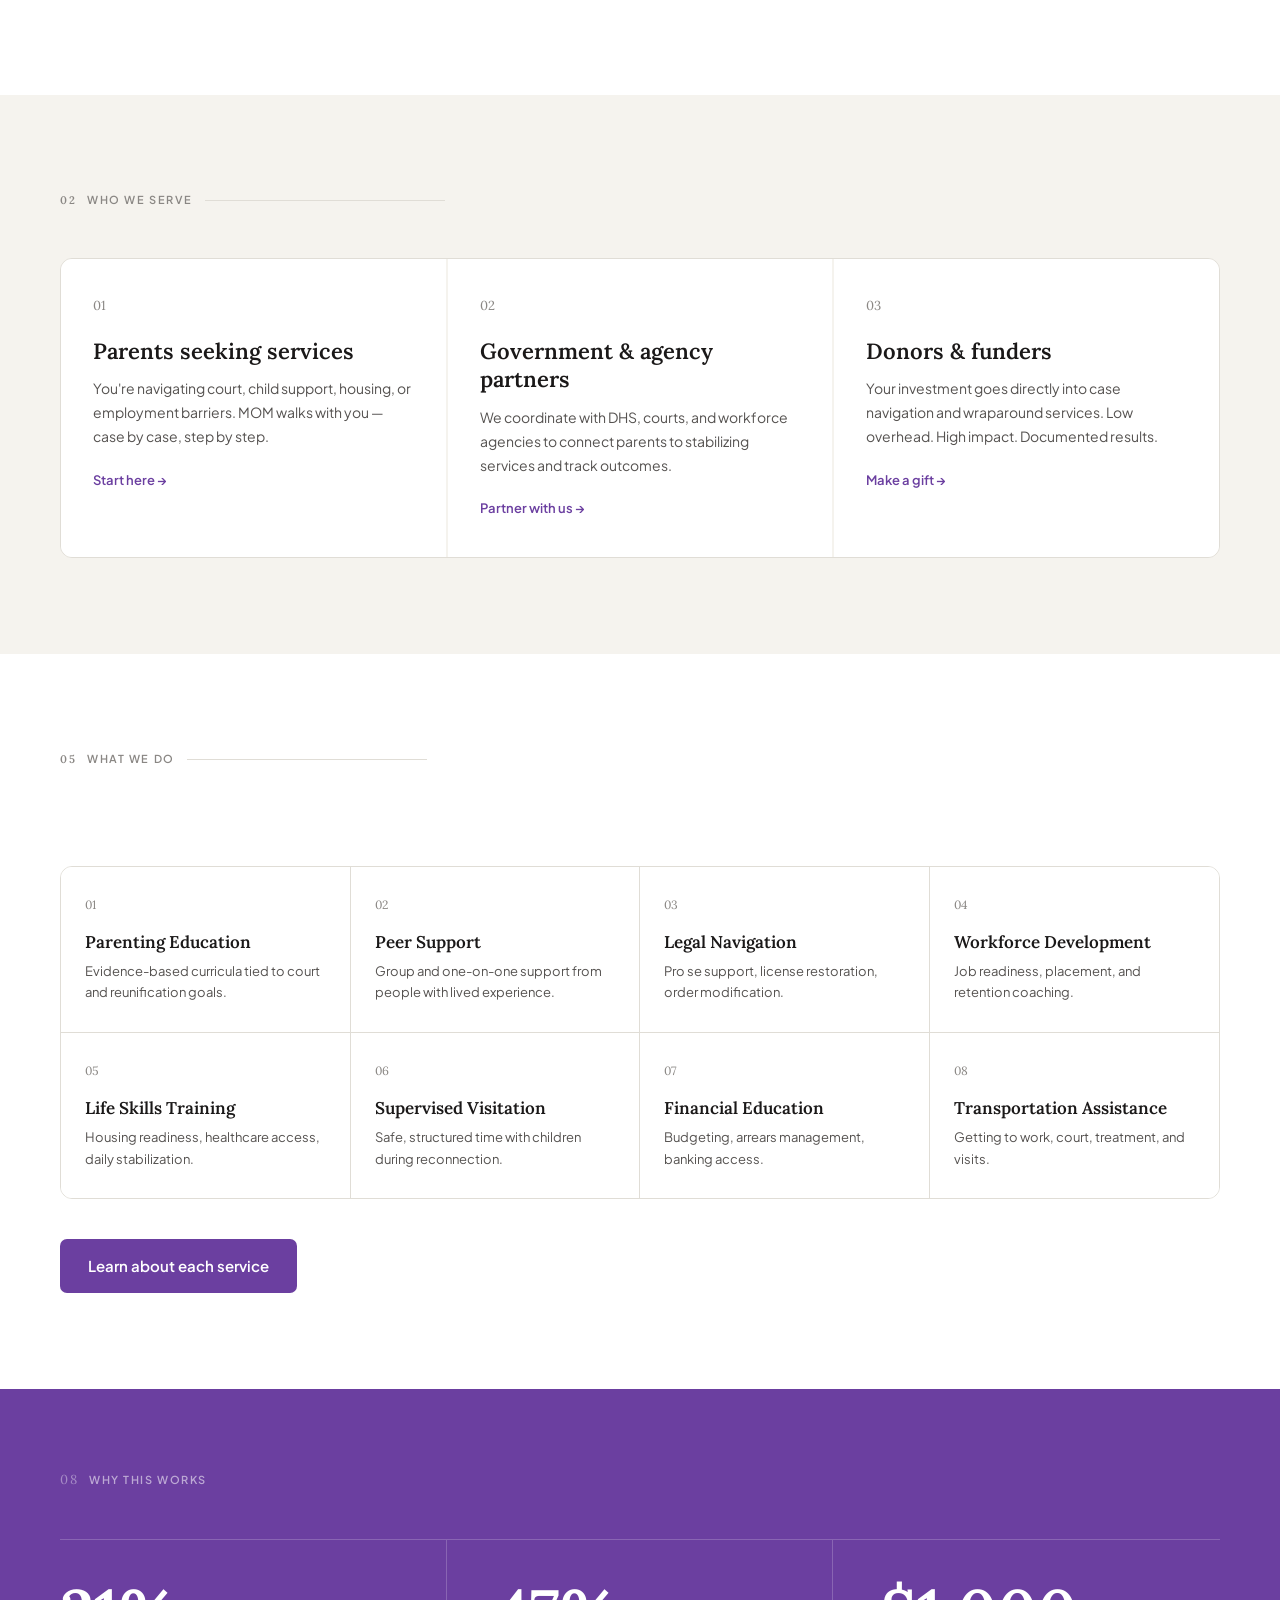
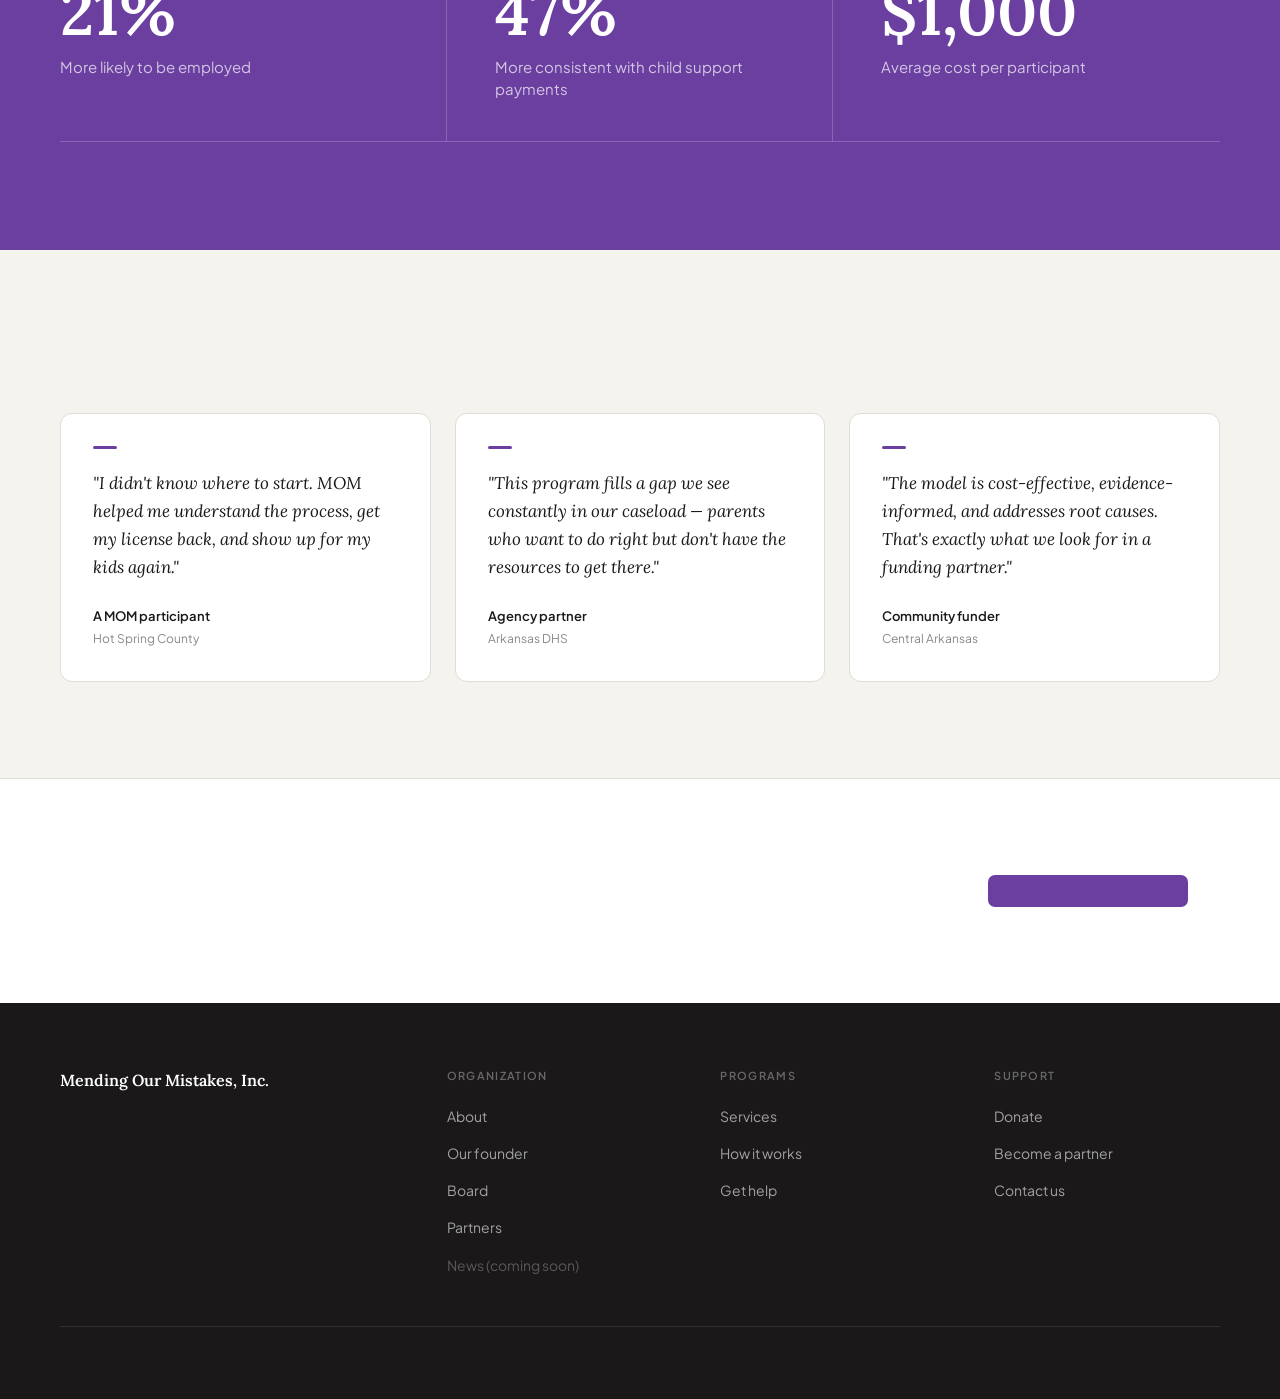
==== commit 50984921: "Update index.html" ====
--- a/index.html
+++ b/index.html
@@ -96,7 +96,7 @@
         </div>
         <div class="mission-text">
           <div class="section-label">
-            <span><span class="section-num">04</span>&nbsp;&nbsp;Our mission</span>
+            <span id="missionLabel"><span class="section-num" id="missionNum">04</span>&nbsp;&nbsp;<span id="missionLabelText">Our mission</span></span>
           </div>
           <h2 class="display" id="mission-heading"></h2>
           <p id="aboutMissionBodyHome"></p>
@@ -122,7 +122,7 @@
   <section class="serve" aria-labelledby="serve-heading">
     <div class="section-inner">
       <div class="section-label">
-        <span><span class="section-num">02</span>&nbsp;&nbsp;Who we serve</span>
+        <span id="serveLabel"><span class="section-num" id="serveNum">02</span>&nbsp;&nbsp;<span id="serveLabelText">Who we serve</span></span>
       </div>
       <h2 class="display" id="serve-heading"></h2>
       <div class="serve-grid">
@@ -153,7 +153,7 @@
       <div class="services-intro">
         <div>
           <div class="section-label">
-            <span><span class="section-num">05</span>&nbsp;&nbsp;What we do</span>
+            <span id="servicesLabel"><span class="section-num" id="servicesNum">05</span>&nbsp;&nbsp;<span id="servicesLabelText">What we do</span></span>
           </div>
           <h2 class="display" id="services-heading"></h2>
         </div>
@@ -210,7 +210,7 @@
 
   <section class="stats" aria-labelledby="stats-heading">
     <div class="stats-inner">
-      <p class="stats-eyebrow"><span class="section-num" style="color:rgba(255,255,255,0.4);">08</span>&nbsp;&nbsp;Why this works</p>
+      <p class="stats-eyebrow" id="statsEyebrow"><span class="section-num" style="color:rgba(255,255,255,0.4);" id="statsNum">08</span>&nbsp;&nbsp;<span id="statsEyebrowText">Why this works</span></p>
       <h2 class="display" id="stats-heading" style="color:#fff; margin-bottom:8px;"></h2>
       <p id="statsIntro" style="color:rgba(255,255,255,0.65); font-size:16px; line-height:1.6;"></p>
       <div class="stats-grid">
@@ -234,7 +234,7 @@
   <section class="testimonials" aria-labelledby="testimonials-heading">
     <div class="section-inner">
       <div class="section-label">
-        <span>Voices</span>
+        <span id="testimonialsLabel">Voices</span>
       </div>
       <h2 class="display" id="testimonials-heading"></h2>
       <div class="testimonials-grid">
--- a/style.css
+++ b/style.css
@@ -1357,3 +1357,111 @@
   .reveal-delay-3 { transition-delay: 0.3s; }
   .reveal-delay-4 { transition-delay: 0.4s; }
 }
+
+/* Secondary buttons hidden until JS populates them */
+.hero-ctas .btn-outline,
+.services-cta .btn-outline,
+.donate-cta-actions .btn-outline,
+#donateCTASecondary,
+#pageDonateCTASecondary { display: none; }
+
+/* Secondary buttons hidden until JS populates them */
+.hero-ctas .btn-outline,
+.services-cta .btn-outline,
+.donate-cta-actions .btn-outline,
+#donateCTASecondary,
+#pageDonateCTASecondary { display: none; }
+
+/* ─── PEOPLE SECTION ─────────────────────────────────── */
+
+.about-people-layout {
+  display: grid;
+  grid-template-columns: 1fr 1fr;
+  gap: 80px;
+  align-items: start;
+  margin-top: 48px;
+}
+
+.about-people-image {
+  border-radius: 12px;
+  overflow: hidden;
+  aspect-ratio: 4/5;
+  background: var(--border);
+}
+
+.about-people-image img {
+  width: 100%;
+  height: 100%;
+  object-fit: cover;
+  display: block;
+}
+
+.about-people-right {
+  display: flex;
+  flex-direction: column;
+  justify-content: center;
+}
+
+.about-people-list {
+  list-style: none;
+  border-top: 0.5px solid var(--border);
+}
+
+.about-people-item {
+  display: flex;
+  align-items: center;
+  justify-content: space-between;
+  padding: 22px 0;
+  border-bottom: 0.5px solid var(--border);
+  gap: 16px;
+}
+
+.about-people-item:last-child { border-bottom: none; }
+
+.about-people-info {
+  display: flex;
+  flex-direction: column;
+  gap: 4px;
+}
+
+.about-people-name {
+  font-family: var(--font-serif);
+  font-size: 19px;
+  font-weight: 600;
+  color: var(--text);
+  line-height: 1.2;
+}
+
+.about-people-title {
+  font-size: 13px;
+  color: var(--text-muted);
+}
+
+.about-people-linkedin {
+  display: flex;
+  align-items: center;
+  justify-content: center;
+  width: 32px;
+  height: 32px;
+  border-radius: 6px;
+  border: 0.5px solid var(--border);
+  color: var(--text-muted);
+  text-decoration: none;
+  flex-shrink: 0;
+  transition: border-color 0.15s, color 0.15s;
+}
+
+.about-people-linkedin:hover {
+  border-color: var(--purple);
+  color: var(--purple);
+}
+
+.about-people-linkedin svg { width: 15px; height: 15px; }
+
+@media (max-width: 900px) {
+  .about-people-layout {
+    grid-template-columns: 1fr;
+    gap: 40px;
+  }
+  .about-people-image { aspect-ratio: 16/9; }
+}
